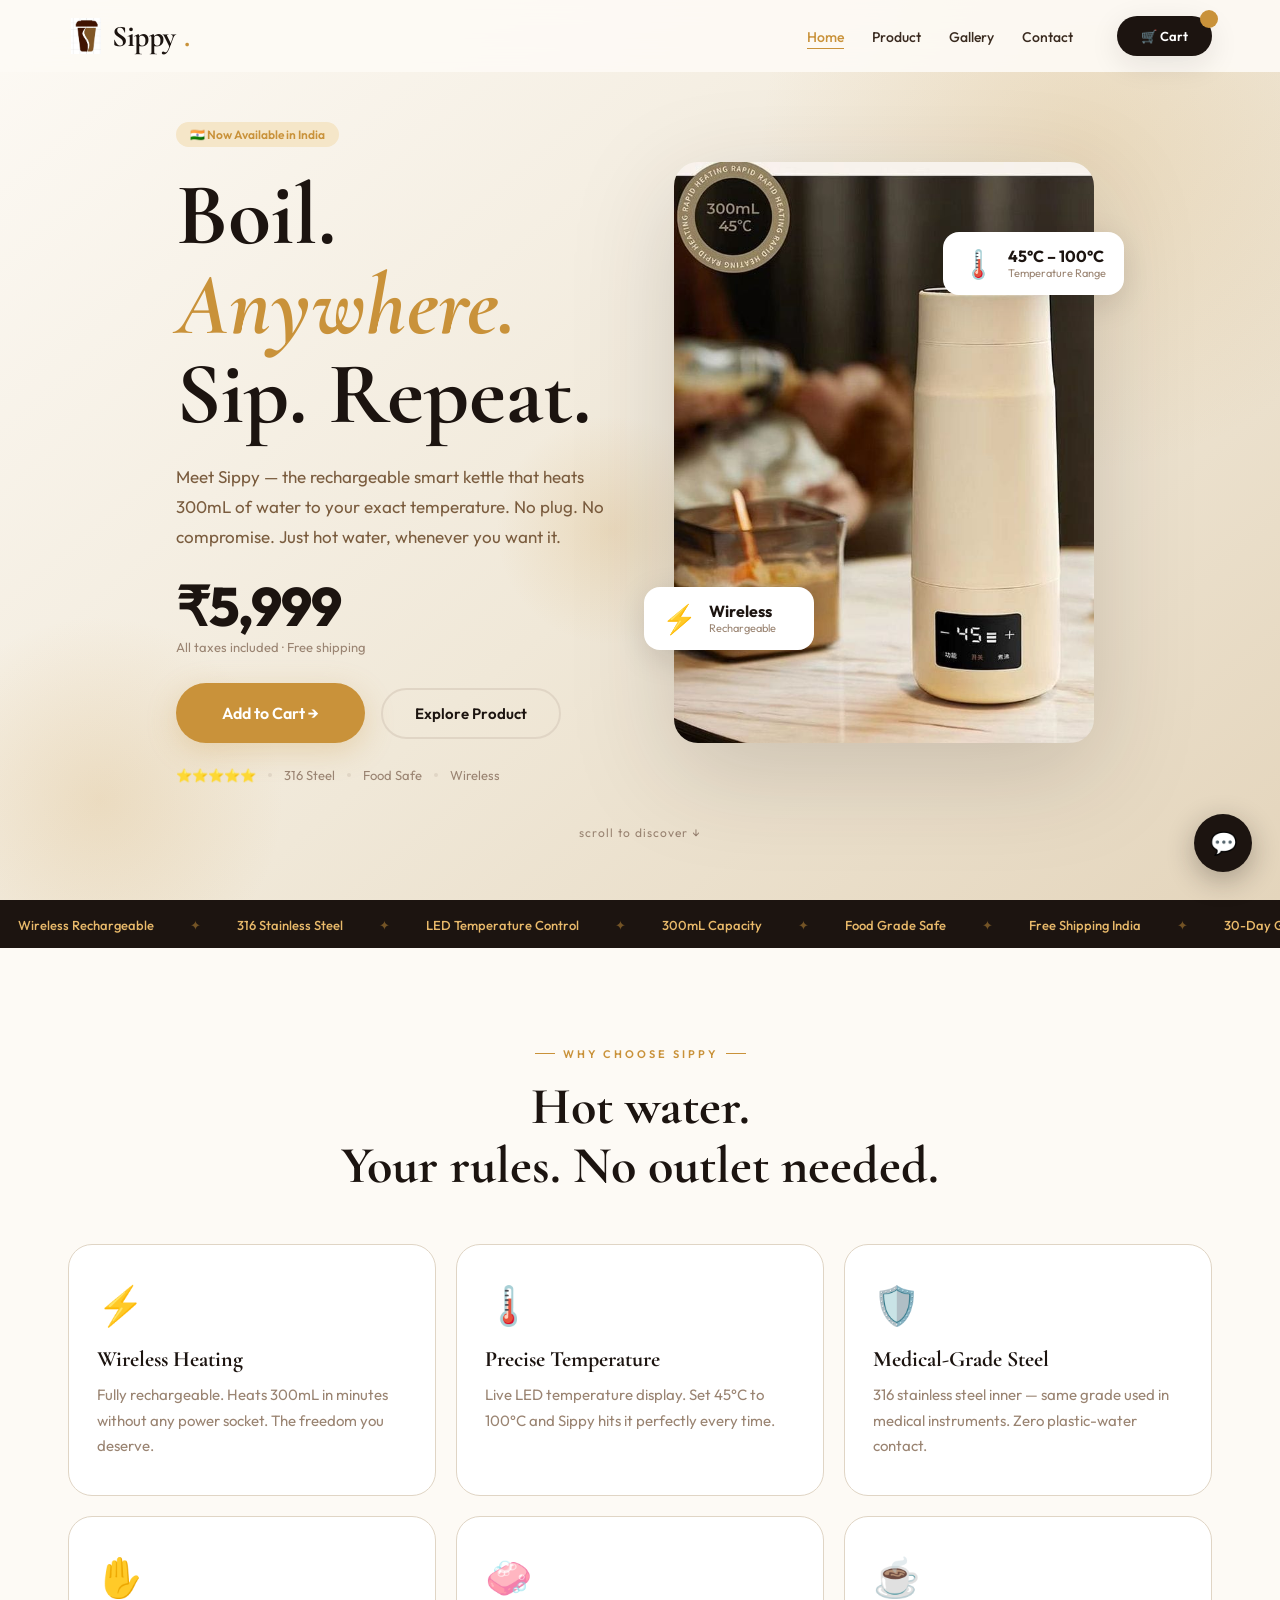
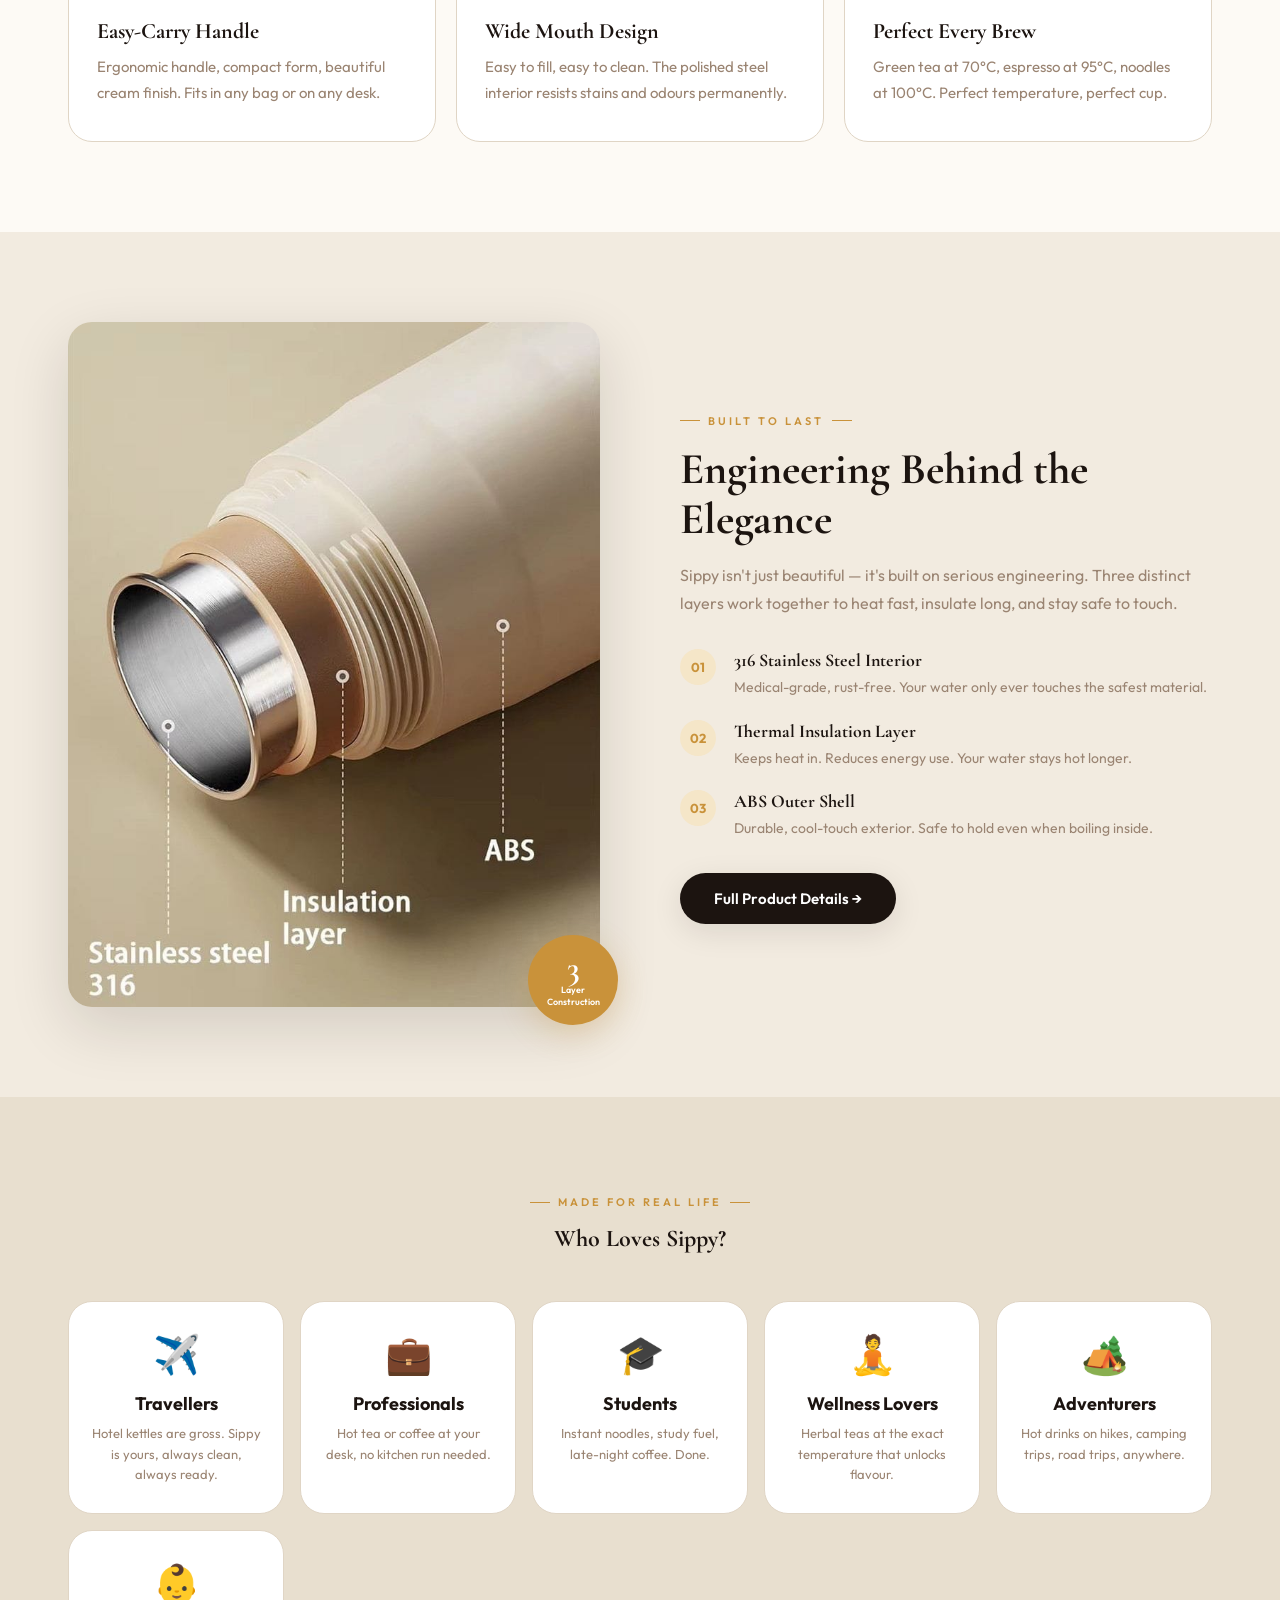
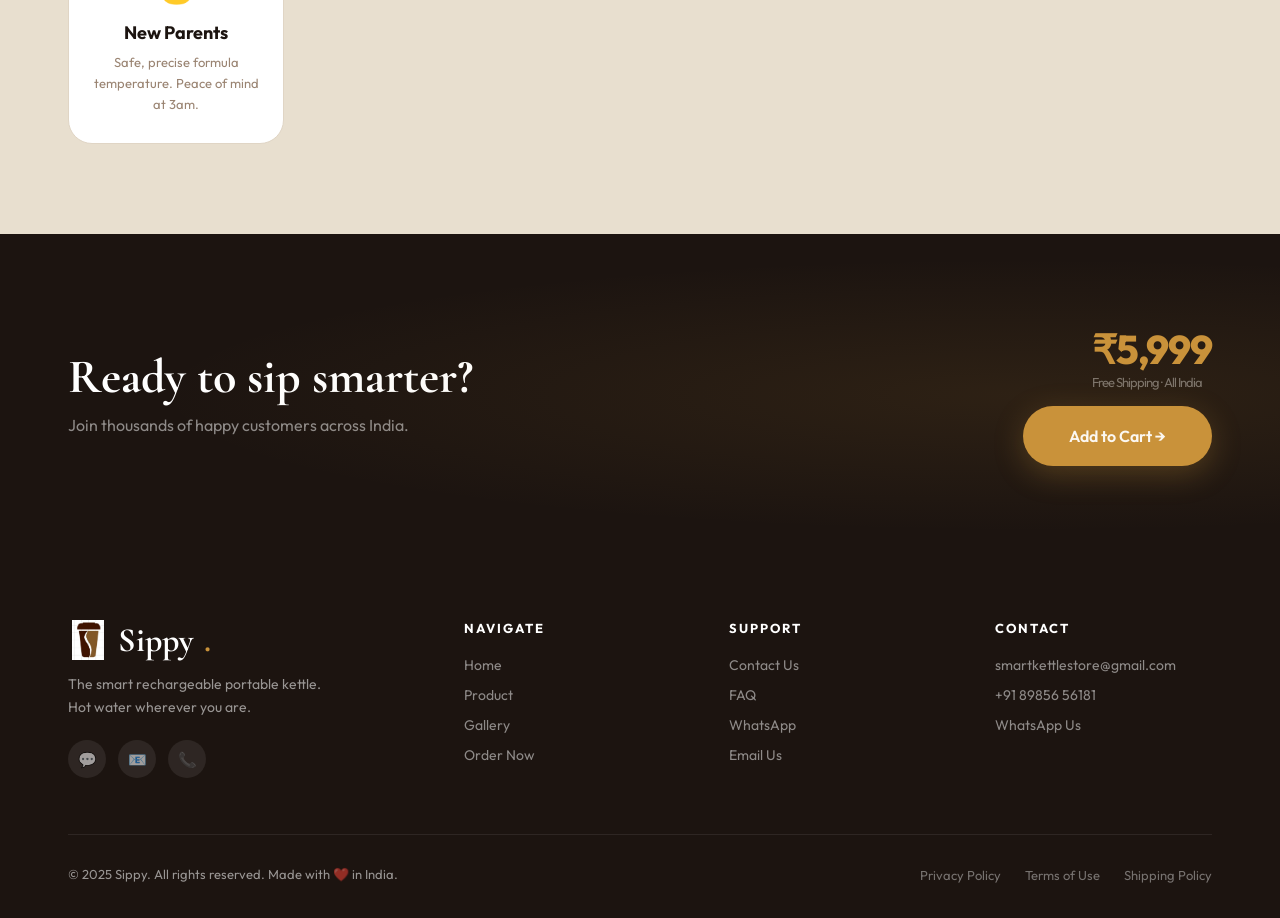
==== sippy_new/index.html @ 0169ab4d "Initial Sippy website upload" ====
<!DOCTYPE html>
<html lang="en">
<head>
  <meta charset="UTF-8" />
  <meta name="viewport" content="width=device-width, initial-scale=1.0" />
  <meta name="base" content="" />
  <title>Sippy — The Smart Portable Kettle | Home</title>
  <meta name="description" content="Sippy is India's smartest rechargeable portable kettle. 316 SS, wireless heating, LED temp control. ₹5,999 free shipping." />
  <link rel="stylesheet" href="css/global.css" />
  <link rel="stylesheet" href="css/home.css" />
</head>
<body>

<script>
  document.addEventListener('DOMContentLoaded', () => {
    injectNav('home');
    // marquee after nav
    const bar = injectMarquee(['Wireless Rechargeable','316 Stainless Steel','LED Temperature Control','300mL Capacity','Food Grade Safe','Free Shipping India','30-Day Guarantee','Rapid Heating']);
    document.querySelector('.hero-section').after(bar);
  });
</script>

<!-- HERO -->
<section class="hero-section">
  <div class="hero-bg">
    <div class="hero-orb orb1"></div>
    <div class="hero-orb orb2"></div>
    <div class="hero-orb orb3"></div>
  </div>
  <div class="container hero-grid">
    <div class="hero-text">
      <div class="badge" style="margin-bottom:24px;">🇮🇳 Now Available in India</div>
      <h1 class="hero-h1">Boil.<br/><em>Anywhere.</em><br/>Sip. Repeat.</h1>
      <p class="hero-p">Meet Sippy — the rechargeable smart kettle that heats 300mL of water to your exact temperature. No plug. No compromise. Just hot water, whenever you want it.</p>
      <div class="hero-price-block">
        <div class="hero-price">₹5,999</div>
        <div class="hero-price-sub">All taxes included · Free shipping</div>
      </div>
      <div class="hero-actions">
        <button onclick="addToCart(1); window.location.href='pages/cart.html';" class="btn btn-gold btn-lg">Add to Cart →</button>
        <a href="pages/product.html" class="btn btn-outline">Explore Product</a>
      </div>
      <div class="hero-trust-strip">
        <span>⭐⭐⭐⭐⭐</span>
        <span class="ht-sep"></span>
        <span>316 Steel</span>
        <span class="ht-sep"></span>
        <span>Food Safe</span>
        <span class="ht-sep"></span>
        <span>Wireless</span>
      </div>
    </div>
    <div class="hero-visual">
      <div class="hero-glow-ring"></div>
      <img src="images/product-main.jpeg" alt="Sippy Smart Portable Kettle" class="hero-product-img" />
      <div class="hero-float-card card-top">
        <span class="fc-icon">🌡️</span>
        <div><div class="fc-val">45°C – 100°C</div><div class="fc-label">Temperature Range</div></div>
      </div>
      <div class="hero-float-card card-bottom">
        <span class="fc-icon">⚡</span>
        <div><div class="fc-val">Wireless</div><div class="fc-label">Rechargeable</div></div>
      </div>
    </div>
  </div>
  <div class="hero-scroll-hint">scroll to discover ↓</div>
</section>

<!-- WHY SIPPY -->
<section class="section why-section">
  <div class="container">
    <div class="text-center reveal">
      <div class="label">Why Choose Sippy</div>
      <h2 style="font-size:clamp(32px,5vw,52px);">Hot water.<br/>Your rules. No outlet needed.</h2>
    </div>
    <div class="why-grid mt-48">
      <div class="why-card reveal" data-delay="0">
        <div class="why-ic">⚡</div>
        <h3>Wireless Heating</h3>
        <p>Fully rechargeable. Heats 300mL in minutes without any power socket. The freedom you deserve.</p>
      </div>
      <div class="why-card reveal" data-delay="80">
        <div class="why-ic">🌡️</div>
        <h3>Precise Temperature</h3>
        <p>Live LED temperature display. Set 45°C to 100°C and Sippy hits it perfectly every time.</p>
      </div>
      <div class="why-card reveal" data-delay="160">
        <div class="why-ic">🛡️</div>
        <h3>Medical-Grade Steel</h3>
        <p>316 stainless steel inner — same grade used in medical instruments. Zero plastic-water contact.</p>
      </div>
      <div class="why-card reveal" data-delay="240">
        <div class="why-ic">✋</div>
        <h3>Easy-Carry Handle</h3>
        <p>Ergonomic handle, compact form, beautiful cream finish. Fits in any bag or on any desk.</p>
      </div>
      <div class="why-card reveal" data-delay="320">
        <div class="why-ic">🧼</div>
        <h3>Wide Mouth Design</h3>
        <p>Easy to fill, easy to clean. The polished steel interior resists stains and odours permanently.</p>
      </div>
      <div class="why-card reveal" data-delay="400">
        <div class="why-ic">☕</div>
        <h3>Perfect Every Brew</h3>
        <p>Green tea at 70°C, espresso at 95°C, noodles at 100°C. Perfect temperature, perfect cup.</p>
      </div>
    </div>
  </div>
</section>

<!-- PRODUCT SNAPSHOT -->
<section class="snapshot-section">
  <div class="container snapshot-grid">
    <div class="snap-img-col reveal">
      <div class="snap-img-wrap">
        <img src="images/product-detail.jpeg" alt="Sippy construction detail" class="snap-main-img" />
        <div class="snap-badge">
          <div class="sb-num">3</div>
          <div class="sb-text">Layer<br/>Construction</div>
        </div>
      </div>
    </div>
    <div class="snap-text-col reveal" data-delay="120">
      <div class="label">Built to Last</div>
      <h2>Engineering Behind the Elegance</h2>
      <p class="mt-16 text-muted">Sippy isn't just beautiful — it's built on serious engineering. Three distinct layers work together to heat fast, insulate long, and stay safe to touch.</p>
      <div class="snap-layers mt-32">
        <div class="snap-layer">
          <div class="sl-num">01</div>
          <div><h4>316 Stainless Steel Interior</h4><p>Medical-grade, rust-free. Your water only ever touches the safest material.</p></div>
        </div>
        <div class="snap-layer">
          <div class="sl-num">02</div>
          <div><h4>Thermal Insulation Layer</h4><p>Keeps heat in. Reduces energy use. Your water stays hot longer.</p></div>
        </div>
        <div class="snap-layer">
          <div class="sl-num">03</div>
          <div><h4>ABS Outer Shell</h4><p>Durable, cool-touch exterior. Safe to hold even when boiling inside.</p></div>
        </div>
      </div>
      <a href="pages/product.html" class="btn btn-primary mt-32">Full Product Details →</a>
    </div>
  </div>
</section>

<!-- USE CASES -->
<section class="section use-section">
  <div class="container">
    <div class="text-center reveal">
      <div class="label">Made for Real Life</div>
      <h2>Who Loves Sippy?</h2>
    </div>
    <div class="use-grid mt-48">
      <div class="use-card reveal" data-delay="0"><span class="use-em">✈️</span><h4>Travellers</h4><p>Hotel kettles are gross. Sippy is yours, always clean, always ready.</p></div>
      <div class="use-card reveal" data-delay="60"><span class="use-em">💼</span><h4>Professionals</h4><p>Hot tea or coffee at your desk, no kitchen run needed.</p></div>
      <div class="use-card reveal" data-delay="120"><span class="use-em">🎓</span><h4>Students</h4><p>Instant noodles, study fuel, late-night coffee. Done.</p></div>
      <div class="use-card reveal" data-delay="180"><span class="use-em">🧘</span><h4>Wellness Lovers</h4><p>Herbal teas at the exact temperature that unlocks flavour.</p></div>
      <div class="use-card reveal" data-delay="240"><span class="use-em">🏕️</span><h4>Adventurers</h4><p>Hot drinks on hikes, camping trips, road trips, anywhere.</p></div>
      <div class="use-card reveal" data-delay="300"><span class="use-em">👶</span><h4>New Parents</h4><p>Safe, precise formula temperature. Peace of mind at 3am.</p></div>
    </div>
  </div>
</section>

<!-- CTA STRIP -->
<section class="cta-strip-section">
  <div class="container cta-strip-inner">
    <div class="cta-strip-text reveal">
      <h2>Ready to sip smarter?</h2>
      <p>Join thousands of happy customers across India.</p>
    </div>
    <div class="cta-strip-actions reveal" data-delay="100">
      <div class="cta-price">₹5,999 <span>Free Shipping · All India</span></div>
      <button onclick="addToCart(1); window.location.href='pages/cart.html';" class="btn btn-gold btn-lg">Add to Cart &rarr;</button>
    </div>
  </div>
</section>

<script src="js/common.js"></script>
</body>
</html>
---- sippy_new/css/global.css ----
/* ============================================================
   SIPPY — Global Styles
   ============================================================ */
@import url('https://fonts.googleapis.com/css2?family=Cormorant+Garamond:ital,wght@0,400;0,600;0,700;1,400;1,700&family=Outfit:wght@300;400;500;600;700&display=swap');

*, *::before, *::after { box-sizing: border-box; margin: 0; padding: 0; }
html { scroll-behavior: smooth; font-size: 16px; }
body {
  font-family: 'Outfit', sans-serif;
  background: #FDFAF5;
  color: #1C1410;
  overflow-x: hidden;
  -webkit-font-smoothing: antialiased;
}
img { display: block; max-width: 100%; }
a { text-decoration: none; }
button, input, textarea, select { font-family: inherit; }

/* ===== CSS VARIABLES ===== */
:root {
  --cream:       #FDFAF5;
  --cream-dark:  #F2EBE0;
  --cream-mid:   #E8DFCF;
  --gold:        #C9923A;
  --gold-light:  #E8B96A;
  --gold-pale:   #F5E6C8;
  --dark:        #1C1410;
  --dark-mid:    #3A2B20;
  --brown:       #7A5C3E;
  --muted:       #9A8472;
  --border:      #E0D5C5;
  --white:       #FFFFFF;
  --green:       #22C55E;
  --red:         #EF4444;
  --radius-sm:   8px;
  --radius-md:   16px;
  --radius-lg:   24px;
  --radius-xl:   32px;
  --shadow-sm:   0 2px 8px rgba(28,20,16,0.06);
  --shadow-md:   0 8px 30px rgba(28,20,16,0.10);
  --shadow-lg:   0 20px 60px rgba(28,20,16,0.14);
  --shadow-gold: 0 8px 30px rgba(201,146,58,0.28);
  --transition:  0.25s ease;
}

/* ===== TYPOGRAPHY ===== */
.display { font-family: 'Cormorant Garamond', serif; }
h1,h2,h3 { font-family: 'Cormorant Garamond', serif; line-height: 1.15; }
p { line-height: 1.75; }

/* ===== LAYOUT ===== */
.container { max-width: 1200px; margin: 0 auto; padding: 0 28px; }
.container-sm { max-width: 800px; margin: 0 auto; padding: 0 28px; }
.section { padding: 90px 0; }
.section-sm { padding: 60px 0; }

/* ===== SECTION LABELS ===== */
.label {
  display: inline-flex; align-items: center; gap: 8px;
  font-size: 11px; font-weight: 600; letter-spacing: 3px;
  text-transform: uppercase; color: var(--gold);
  margin-bottom: 16px;
}
.label::before, .label::after {
  content: ''; display: block;
  width: 20px; height: 1px; background: var(--gold);
}

/* ===== BUTTONS ===== */
.btn {
  display: inline-flex; align-items: center; justify-content: center; gap: 8px;
  padding: 14px 32px; border-radius: 50px;
  font-size: 15px; font-weight: 600; cursor: pointer;
  border: 2px solid transparent; transition: all var(--transition);
  white-space: nowrap;
}
.btn-primary {
  background: var(--dark); color: var(--white);
  box-shadow: var(--shadow-md);
}
.btn-primary:hover { background: var(--gold); transform: translateY(-2px); box-shadow: var(--shadow-gold); }
.btn-gold {
  background: var(--gold); color: var(--white);
  box-shadow: var(--shadow-gold);
}
.btn-gold:hover { background: #B07C2A; transform: translateY(-2px); }
.btn-outline {
  background: transparent; color: var(--dark);
  border-color: var(--border);
}
.btn-outline:hover { border-color: var(--gold); color: var(--gold); }
.btn-ghost {
  background: transparent; color: var(--muted);
  padding: 14px 0;
  border-bottom: 1px solid var(--border);
  border-radius: 0;
}
.btn-ghost:hover { color: var(--gold); border-color: var(--gold); }
.btn-lg { padding: 18px 44px; font-size: 16px; }
.btn-sm { padding: 10px 22px; font-size: 13px; }
.btn:disabled { opacity: 0.55; cursor: not-allowed; transform: none !important; }

/* ===== FORM ELEMENTS ===== */
.form-group { display: flex; flex-direction: column; gap: 6px; }
.form-group label { font-size: 13px; font-weight: 600; color: var(--dark-mid); }
.form-group input,
.form-group select,
.form-group textarea {
  padding: 14px 18px;
  border: 1.5px solid var(--border);
  border-radius: var(--radius-md);
  background: var(--white);
  font-size: 15px; color: var(--dark);
  transition: border-color var(--transition), box-shadow var(--transition);
  outline: none; width: 100%;
}
.form-group input:focus,
.form-group select:focus,
.form-group textarea:focus {
  border-color: var(--gold);
  box-shadow: 0 0 0 3px rgba(201,146,58,0.12);
}
.form-group input::placeholder,
.form-group textarea::placeholder { color: var(--muted); }
.form-row { display: grid; grid-template-columns: 1fr 1fr; gap: 16px; }
@media(max-width:600px){ .form-row { grid-template-columns: 1fr; } }

/* ===== CARDS ===== */
.card {
  background: var(--white); border: 1px solid var(--border);
  border-radius: var(--radius-lg); padding: 32px;
  box-shadow: var(--shadow-sm);
}

/* ===== BADGE ===== */
.badge {
  display: inline-flex; align-items: center; gap: 6px;
  padding: 5px 14px; border-radius: 50px;
  font-size: 12px; font-weight: 600;
  background: var(--gold-pale); color: var(--gold);
}

/* ===== DIVIDER ===== */
.divider { height: 1px; background: var(--border); margin: 24px 0; }

/* ===== ALERTS ===== */
.alert { padding: 16px 20px; border-radius: var(--radius-md); font-size: 14px; font-weight: 500; }
.alert-success { background: #DCFCE7; color: #15803D; border: 1px solid #BBF7D0; }
.alert-error { background: #FEE2E2; color: #DC2626; border: 1px solid #FECACA; }

/* ===== SCROLL REVEAL ===== */
.reveal { opacity: 0; transform: translateY(28px); transition: opacity 0.65s ease, transform 0.65s ease; }
.reveal.in { opacity: 1; transform: none; }

/* ===== NAVBAR ===== */
#nav {
  position: fixed; top: 0; left: 0; right: 0; z-index: 1000;
  height: 72px;
  background: rgba(253,250,245,0.93);
  backdrop-filter: blur(14px);
  border-bottom: 1px solid transparent;
  transition: border-color 0.3s, box-shadow 0.3s;
}
#nav.scrolled {
  border-color: var(--border);
  box-shadow: var(--shadow-sm);
}
.nav-wrap {
  height: 72px; display: flex; align-items: center; gap: 36px;
  max-width: 1200px; margin: 0 auto; padding: 0 28px;
}
.nav-logo {
  font-family: 'Cormorant Garamond', serif;
  font-size: 30px; font-weight: 700; color: var(--dark);
  flex-shrink: 0; letter-spacing: -0.5px;
  display: flex; align-items: center; gap: 8px;
}
.nav-logo-img { width: 36px; height: 36px; object-fit: contain; }
.nav-logo span { color: var(--gold); }
.footer-logo { font-family: 'Cormorant Garamond', serif; font-size: 34px; font-weight: 700; color: var(--white); margin-bottom: 12px; display: flex; align-items: center; gap: 10px; }
.footer-logo-img { width: 40px; height: 40px; object-fit: contain; }
.footer-logo span { color: var(--gold); }
.nav-links {
  display: flex; gap: 28px; list-style: none; margin-left: auto;
}
.nav-links a {
  font-size: 14px; font-weight: 500; color: var(--dark-mid);
  transition: color var(--transition); position: relative;
}
.nav-links a::after {
  content: ''; position: absolute; bottom: -3px; left: 0; right: 0; height: 1.5px;
  background: var(--gold); transform: scaleX(0); transform-origin: left;
  transition: transform var(--transition);
}
.nav-links a:hover, .nav-links a.active { color: var(--gold); }
.nav-links a:hover::after, .nav-links a.active::after { transform: scaleX(1); }
.nav-cta { margin-left: 8px; }
.nav-burger { display: none; background: none; border: none; cursor: pointer; color: var(--dark); font-size: 22px; }
.nav-mobile { display: none; flex-direction: column; background: var(--cream); border-top: 1px solid var(--border); padding: 16px 28px; gap: 0; }
.nav-mobile a { padding: 14px 0; font-size: 15px; font-weight: 500; color: var(--dark-mid); border-bottom: 1px solid var(--border); }
.nav-mobile a:last-child { border: none; }
.nav-mobile a:hover { color: var(--gold); }
.nav-mobile.open { display: flex; }
@media(max-width:768px){
  .nav-links, .nav-cta { display: none; }
  .nav-burger { display: block; margin-left: auto; }
}

/* ===== FOOTER ===== */
.footer { background: var(--dark); color: rgba(255,255,255,0.55); padding: 64px 0 32px; }
.footer-grid { display: grid; grid-template-columns: 1.6fr 1fr 1fr 1fr; gap: 48px; margin-bottom: 56px; }
.footer-logo-old-placeholder {}
.footer-tagline { font-size: 14px; line-height: 1.7; margin-bottom: 20px; max-width: 260px; }
.footer-social { display: flex; gap: 12px; }
.footer-social a {
  width: 38px; height: 38px; border-radius: 50%;
  background: rgba(255,255,255,0.08);
  display: flex; align-items: center; justify-content: center;
  font-size: 15px; transition: background var(--transition), color var(--transition);
  color: rgba(255,255,255,0.55);
}
.footer-social a:hover { background: var(--gold); color: white; }
.footer-col h4 { font-size: 13px; font-weight: 700; letter-spacing: 2px; text-transform: uppercase; color: var(--white); margin-bottom: 18px; }
.footer-col ul { list-style: none; display: flex; flex-direction: column; gap: 10px; }
.footer-col ul li a { font-size: 14px; color: rgba(255,255,255,0.5); transition: color var(--transition); }
.footer-col ul li a:hover { color: var(--gold); }
.footer-bottom { border-top: 1px solid rgba(255,255,255,0.08); padding-top: 28px; display: flex; justify-content: space-between; align-items: center; flex-wrap: wrap; gap: 12px; }
.footer-copy { font-size: 13px; }
.footer-bottom-links { display: flex; gap: 24px; }
.footer-bottom-links a { font-size: 13px; color: rgba(255,255,255,0.4); transition: color var(--transition); }
.footer-bottom-links a:hover { color: var(--gold); }
@media(max-width:900px){ .footer-grid { grid-template-columns: 1fr 1fr; gap: 36px; } }
@media(max-width:540px){ .footer-grid { grid-template-columns: 1fr; } .footer-bottom { flex-direction: column; text-align: center; } }

/* ===== CHATBOT ===== */
.chat-fab {
  position: fixed; bottom: 28px; right: 28px; z-index: 9000;
  width: 58px; height: 58px; border-radius: 50%;
  background: var(--dark); color: white;
  display: flex; align-items: center; justify-content: center;
  font-size: 22px; cursor: pointer; border: none;
  box-shadow: 0 8px 28px rgba(28,20,16,0.3);
  transition: transform var(--transition), background var(--transition);
  animation: chatPop 2s ease-in-out infinite;
}
.chat-fab:hover { background: var(--gold); transform: scale(1.08); animation: none; }
@keyframes chatPop { 0%,100%{box-shadow:0 8px 28px rgba(28,20,16,0.3);} 50%{box-shadow:0 8px 44px rgba(201,146,58,0.45);} }
.chat-window {
  position: fixed; bottom: 100px; right: 28px; z-index: 9000;
  width: 350px;
  background: white;
  border-radius: 24px;
  box-shadow: 0 24px 70px rgba(28,20,16,0.18);
  overflow: hidden;
  display: none; flex-direction: column;
  animation: chatSlideIn 0.3s ease;
}
.chat-window.open { display: flex; }
@keyframes chatSlideIn { from{opacity:0;transform:translateY(16px) scale(0.96);} to{opacity:1;transform:none;} }
.chat-head { background: var(--dark); padding: 18px 20px; display: flex; align-items: center; gap: 12px; }
.chat-av { width: 40px; height: 40px; border-radius: 50%; background: var(--gold); display:flex;align-items:center;justify-content:center; font-weight: 700; color: var(--dark); font-size: 17px; flex-shrink:0; }
.chat-name { font-weight: 700; color: white; font-size: 15px; }
.chat-online { font-size: 11px; color: #4ADE80; }
.chat-close { margin-left: auto; background: none; border: none; color: rgba(255,255,255,0.4); cursor: pointer; font-size: 18px; }
.chat-msgs { flex: 1; padding: 16px; overflow-y: auto; max-height: 280px; display: flex; flex-direction: column; gap: 10px; background: #F9F6F1; }
.bot-msg, .user-msg {
  max-width: 84%; padding: 10px 14px;
  font-size: 14px; line-height: 1.55; border-radius: 18px;
}
.bot-msg { background: white; border: 1px solid var(--border); border-radius: 18px 18px 18px 4px; align-self: flex-start; }
.user-msg { background: var(--dark); color: white; border-radius: 18px 18px 4px 18px; align-self: flex-end; }
.qr-wrap { display: flex; flex-wrap: wrap; gap: 6px; margin-top: 6px; }
.qr-btn {
  padding: 6px 12px; border-radius: 20px;
  background: white; border: 1px solid var(--border);
  font-size: 12px; font-family: inherit; cursor: pointer;
  transition: all var(--transition);
}
.qr-btn:hover { background: var(--gold); border-color: var(--gold); color: white; }
.chat-input-row { display: flex; gap: 8px; padding: 12px 14px; background: white; border-top: 1px solid var(--border); }
.chat-input-row input { flex:1; padding:10px 14px; border:1.5px solid var(--border); border-radius:20px; font-size:14px; outline:none; }
.chat-input-row input:focus { border-color: var(--gold); }
.chat-send { width:38px;height:38px;border-radius:50%;background:var(--dark);color:white;border:none;cursor:pointer;font-size:14px;transition:background var(--transition); }
.chat-send:hover { background: var(--gold); }
@media(max-width:480px){ .chat-window { width: calc(100vw - 32px); right: 16px; } }

/* ===== PAGE HEADER (inner pages) ===== */
.page-hero {
  background: linear-gradient(135deg, var(--dark) 0%, var(--dark-mid) 100%);
  padding: 130px 0 70px;
  text-align: center; color: white;
  position: relative; overflow: hidden;
}
.page-hero::before {
  content: ''; position: absolute; inset: 0;
  background: radial-gradient(ellipse at 70% 50%, rgba(201,146,58,0.12), transparent 60%);
  pointer-events: none;
}
.page-hero .label { justify-content: center; }
.page-hero h1 { font-size: clamp(38px,6vw,64px); color: white; margin-bottom: 16px; }
.page-hero p { font-size: 17px; color: rgba(255,255,255,0.65); max-width: 520px; margin: 0 auto; }

/* ===== TOAST ===== */
.toast {
  position: fixed; top: 90px; right: 24px; z-index: 9999;
  padding: 14px 22px; border-radius: 12px;
  font-size: 14px; font-weight: 600;
  background: var(--dark); color: white;
  box-shadow: var(--shadow-md);
  animation: toastIn 0.3s ease;
  display: none;
}
.toast.show { display: block; }
.toast.success { background: #15803D; }
.toast.error { background: var(--red); }
@keyframes toastIn { from{opacity:0;transform:translateX(30px);} to{opacity:1;transform:none;} }

/* ===== MARQUEE ===== */
.marquee-bar { background: var(--dark); padding: 14px 0; overflow: hidden; white-space: nowrap; }
.marquee-track { display: inline-flex; animation: marquee 28s linear infinite; }
.marquee-track span { padding: 0 18px; font-size: 13px; font-weight: 500; color: var(--gold-light); }
.marquee-track .dot { color: var(--gold); opacity: 0.5; }
@keyframes marquee { from{transform:translateX(0);} to{transform:translateX(-50%);} }

/* ===== BREADCRUMB ===== */
.breadcrumb { display: flex; align-items: center; gap: 8px; font-size: 13px; color: var(--muted); margin-bottom: 32px; }
.breadcrumb a { color: var(--muted); transition: color var(--transition); }
.breadcrumb a:hover { color: var(--gold); }
.breadcrumb span { color: var(--dark); font-weight: 500; }

/* ===== UTILS ===== */
.text-center { text-align: center; }
.text-muted { color: var(--muted); }
.mt-8 { margin-top: 8px; }
.mt-16 { margin-top: 16px; }
.mt-24 { margin-top: 24px; }
.mt-32 { margin-top: 32px; }
.mt-48 { margin-top: 48px; }
.gap-8 { gap: 8px; }
.flex { display: flex; }
.flex-col { flex-direction: column; }
.items-center { align-items: center; }
.justify-between { justify-content: space-between; }
.w-full { width: 100%; }
---- sippy_new/css/home.css ----
/* ===== HOME PAGE ===== */

/* HERO */
.hero-section {
  min-height: 100vh; padding: 100px 0 60px;
  background: linear-gradient(140deg, #FDFAF5 0%, #F0E8D8 55%, #E4D5BC 100%);
  position: relative; overflow: hidden; display: flex; flex-direction: column;
}
.hero-bg { position: absolute; inset: 0; pointer-events: none; }
.hero-orb {
  position: absolute; border-radius: 50%;
  background: radial-gradient(circle, rgba(201,146,58,0.18), transparent 65%);
}
.orb1 { width: 700px; height: 700px; top: -200px; right: -150px; animation: orbFloat 9s ease-in-out infinite; }
.orb2 { width: 400px; height: 400px; bottom: -100px; left: -100px; animation: orbFloat 11s ease-in-out infinite reverse; }
.orb3 { width: 250px; height: 250px; top: 45%; left: 38%; animation: orbFloat 7s ease-in-out infinite 1.5s; }
@keyframes orbFloat { 0%,100%{transform:translateY(0) scale(1);} 50%{transform:translateY(-25px) scale(1.04);} }

.hero-grid {
  display: grid; grid-template-columns: 1fr 1fr;
  gap: 48px; align-items: center; flex: 1;
}
.hero-h1 {
  font-size: clamp(52px, 7vw, 88px);
  font-weight: 700; line-height: 1.02;
  color: var(--dark);
  animation: hFade 0.7s ease both;
}
.hero-h1 em { color: var(--gold); font-style: italic; }
.hero-p {
  margin-top: 22px; font-size: 17px; line-height: 1.75;
  color: var(--brown); max-width: 440px;
  animation: hFade 0.7s 0.12s ease both;
}
.hero-price-block { margin-top: 28px; animation: hFade 0.7s 0.22s ease both; }
.hero-price {
  font-family: 'Outfit', sans-serif;
  font-size: 54px; font-weight: 800;
  color: var(--dark); line-height: 1;
  letter-spacing: -1px;
}
.hero-price-sub { font-size: 13px; color: var(--muted); margin-top: 6px; letter-spacing: 0; }
.hero-actions { display: flex; gap: 16px; align-items: center; margin-top: 28px; flex-wrap: wrap; animation: hFade 0.7s 0.3s ease both; }
.hero-trust-strip {
  display: flex; align-items: center; gap: 12px; flex-wrap: wrap;
  font-size: 13px; color: var(--muted); margin-top: 24px;
  animation: hFade 0.7s 0.4s ease both;
}
.ht-sep { width: 4px; height: 4px; border-radius: 50%; background: var(--border); flex-shrink: 0; }

.hero-visual {
  position: relative; display: flex; justify-content: center;
  animation: hUp 0.9s 0.1s ease both;
}
.hero-glow-ring {
  position: absolute; width: 420px; height: 420px; border-radius: 50%;
  background: radial-gradient(circle, rgba(201,146,58,0.22), transparent 68%);
  top: 50%; left: 50%; transform: translate(-50%,-50%);
  animation: glowPulse 4s ease-in-out infinite;
}
@keyframes glowPulse { 0%,100%{opacity:0.75;transform:translate(-50%,-50%) scale(1);} 50%{opacity:1;transform:translate(-50%,-50%) scale(1.08);} }
.hero-product-img {
  width: 100%; max-width: 420px; border-radius: 24px;
  position: relative; z-index: 1;
  filter: drop-shadow(0 28px 50px rgba(28,20,16,0.16));
  animation: imgFloat 5s ease-in-out infinite;
}
@keyframes imgFloat { 0%,100%{transform:translateY(0);} 50%{transform:translateY(-14px);} }
.hero-float-card {
  position: absolute; z-index: 2; background: white;
  border-radius: 16px; padding: 14px 18px;
  display: flex; align-items: center; gap: 12px;
  box-shadow: 0 8px 32px rgba(28,20,16,0.12);
  min-width: 170px;
}
.fc-icon { font-size: 28px; }
.fc-val { font-weight: 700; font-size: 16px; color: var(--dark); }
.fc-label { font-size: 11px; color: var(--muted); }
.card-top { top: 12%; right: -20px; animation: fc1 3.5s ease-in-out infinite; }
.card-bottom { bottom: 16%; left: -20px; animation: fc2 4s ease-in-out infinite; }
@keyframes fc1 { 0%,100%{transform:translateY(0);} 50%{transform:translateY(-8px);} }
@keyframes fc2 { 0%,100%{transform:translateY(0);} 50%{transform:translateY(8px);} }

.hero-scroll-hint { text-align: center; padding: 20px 0 0; font-size: 12px; color: var(--muted); letter-spacing: 1px; animation: bounce 2.5s ease-in-out infinite; }
@keyframes bounce { 0%,100%{transform:translateY(0);} 50%{transform:translateY(7px);} }
@keyframes hFade { from{opacity:0;transform:translateY(-18px);} to{opacity:1;transform:none;} }
@keyframes hUp { from{opacity:0;transform:translateY(28px);} to{opacity:1;transform:none;} }

@media(max-width:768px) {
  .hero-grid { grid-template-columns: 1fr; text-align: center; }
  .hero-text { display: flex; flex-direction: column; align-items: center; }
  .hero-actions { justify-content: center; }
  .hero-trust-strip { justify-content: center; }
  .card-top { right: 0; top: 5%; }
  .card-bottom { left: 0; bottom: 5%; }
}

/* WHY SECTION */
.why-section { background: var(--cream); }
.why-grid { display: grid; grid-template-columns: repeat(auto-fit,minmax(280px,1fr)); gap: 20px; }
.why-card {
  background: var(--white); border: 1px solid var(--border);
  border-radius: var(--radius-lg); padding: 36px 28px;
  transition: transform var(--transition), box-shadow var(--transition);
}
.why-card:hover { transform: translateY(-5px); box-shadow: var(--shadow-md); }
.why-ic { font-size: 38px; margin-bottom: 18px; }
.why-card h3 { font-size: 22px; margin-bottom: 10px; }
.why-card p { font-size: 15px; color: var(--muted); line-height: 1.7; }

/* SNAPSHOT */
.snapshot-section { padding: 90px 0; background: var(--cream-dark); }
.snapshot-grid { display: grid; grid-template-columns: 1fr 1fr; gap: 80px; align-items: center; }
.snap-img-wrap { position: relative; }
.snap-main-img { width: 100%; border-radius: var(--radius-lg); box-shadow: var(--shadow-lg); }
.snap-badge {
  position: absolute; bottom: -18px; right: -18px;
  width: 90px; height: 90px; background: var(--gold); border-radius: 50%;
  display: flex; flex-direction: column; align-items: center; justify-content: center;
  color: white; box-shadow: var(--shadow-gold);
}
.sb-num { font-family: 'Cormorant Garamond', serif; font-size: 32px; font-weight: 700; line-height: 1; }
.sb-text { font-size: 9px; font-weight: 600; text-align: center; line-height: 1.3; }
.snap-text-col h2 { font-size: clamp(28px,4vw,44px); }
.snap-layers { display: flex; flex-direction: column; gap: 20px; }
.snap-layer { display: flex; gap: 18px; align-items: flex-start; }
.sl-num {
  flex-shrink: 0; width: 36px; height: 36px; border-radius: 50%;
  background: var(--gold-pale); color: var(--gold); font-weight: 700;
  font-size: 13px; display: flex; align-items: center; justify-content: center;
}
.snap-layer h4 { font-family: 'Cormorant Garamond', serif; font-size: 18px; margin-bottom: 4px; }
.snap-layer p { font-size: 14px; color: var(--muted); }
@media(max-width:768px){ .snapshot-grid { grid-template-columns: 1fr; } }

/* USE CASES */
.use-section { background: var(--cream-mid); }
.use-grid { display: grid; grid-template-columns: repeat(auto-fit,minmax(180px,1fr)); gap: 16px; }
.use-card {
  background: var(--white); border-radius: var(--radius-lg);
  padding: 28px 20px; text-align: center;
  border: 1px solid var(--border);
  transition: transform var(--transition), box-shadow var(--transition);
}
.use-card:hover { transform: translateY(-5px); box-shadow: var(--shadow-md); }
.use-em { font-size: 38px; display: block; margin-bottom: 14px; }
.use-card h4 { font-size: 18px; margin-bottom: 8px; }
.use-card p { font-size: 13px; color: var(--muted); line-height: 1.6; }

/* CTA STRIP */
.cta-strip-section {
  padding: 90px 0;
  background: var(--dark);
  position: relative; overflow: hidden;
}
.cta-strip-section::before {
  content: ''; position: absolute; inset: 0;
  background: radial-gradient(ellipse at 80% 50%, rgba(201,146,58,0.1), transparent 60%);
  pointer-events: none;
}
.cta-strip-inner { display: flex; justify-content: space-between; align-items: center; gap: 40px; flex-wrap: wrap; }
.cta-strip-text h2 { font-size: clamp(28px,4vw,48px); color: var(--white); }
.cta-strip-text p { color: rgba(255,255,255,0.5); font-size: 16px; margin-top: 6px; }
.cta-price { font-family: 'Outfit', sans-serif; font-size: 40px; font-weight: 800; color: var(--gold); margin-bottom: 16px; letter-spacing: -1px; }
.cta-price span { display: block; font-size: 13px; color: rgba(255,255,255,0.4); font-family: 'Outfit', sans-serif; font-weight: 400; }
.cta-strip-actions { display: flex; flex-direction: column; align-items: flex-end; }
@media(max-width:640px){ .cta-strip-inner { flex-direction: column; text-align: center; } .cta-strip-actions { align-items: center; } }
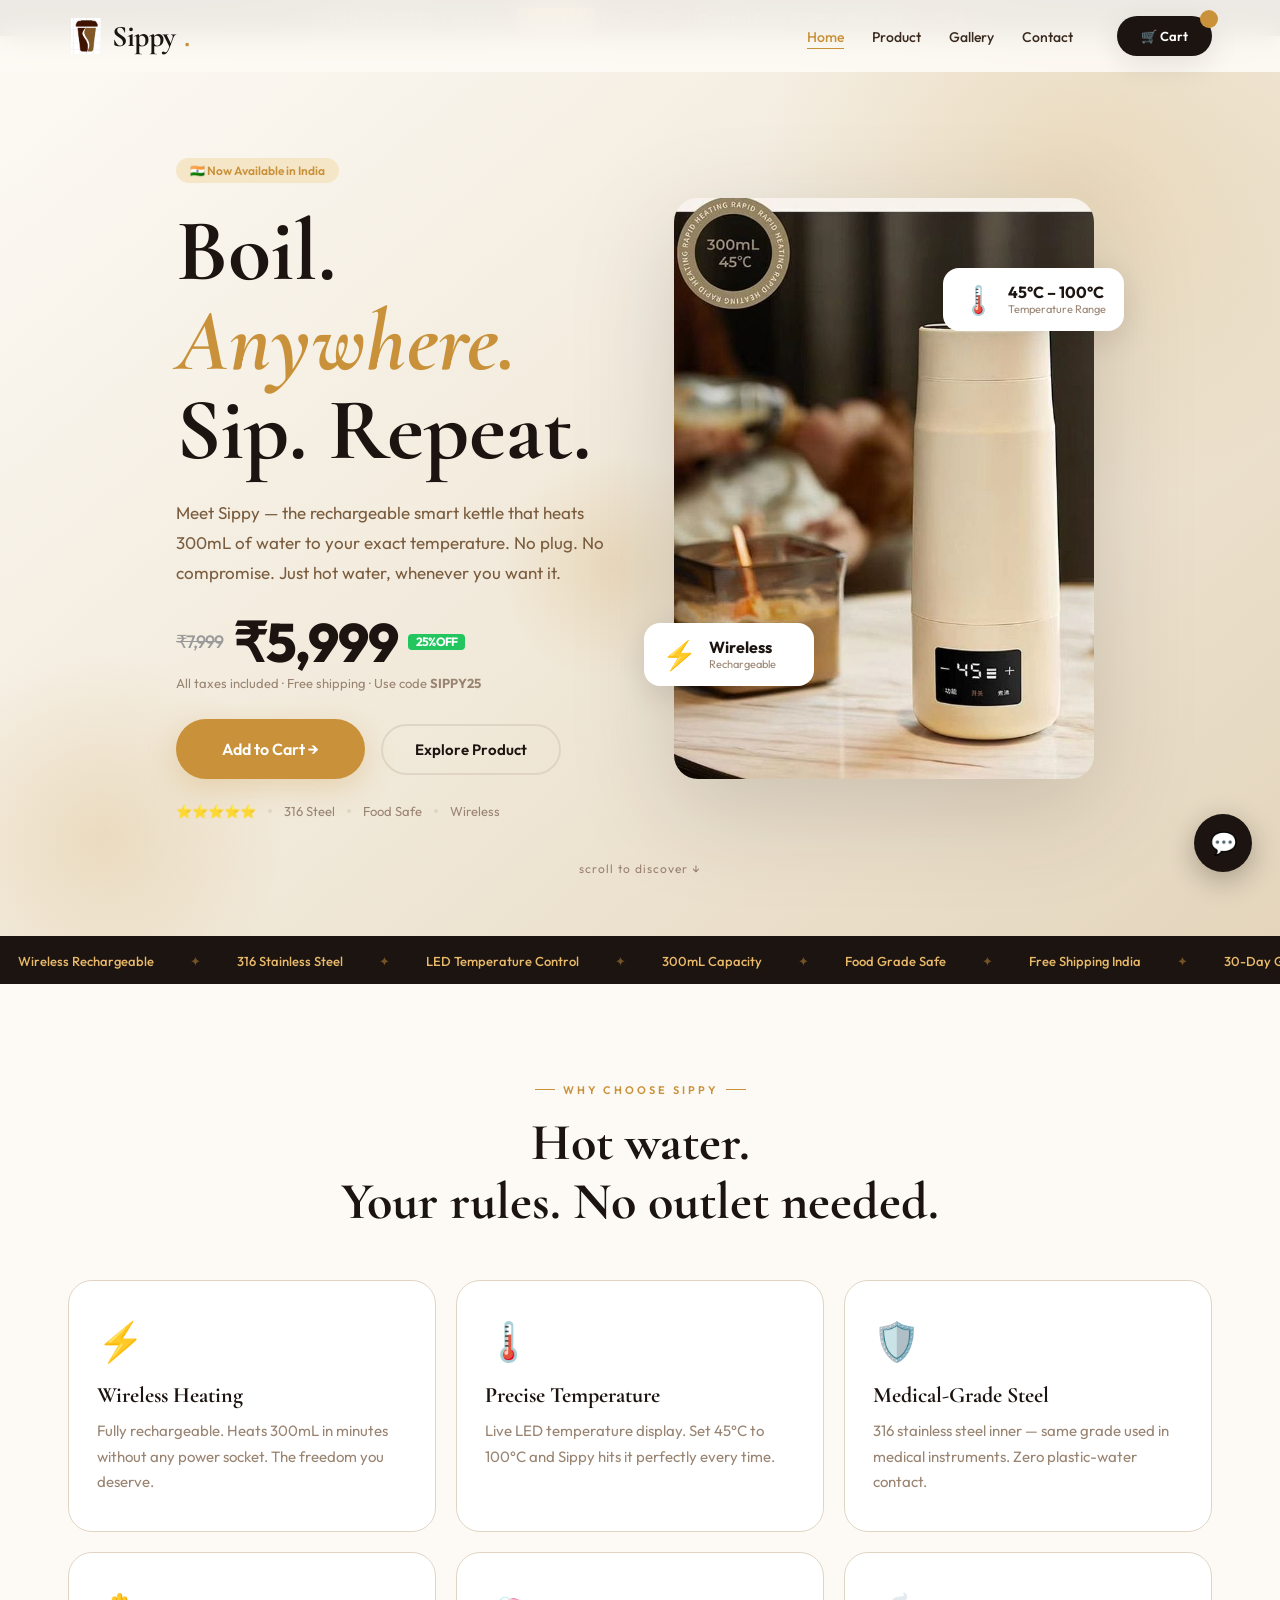
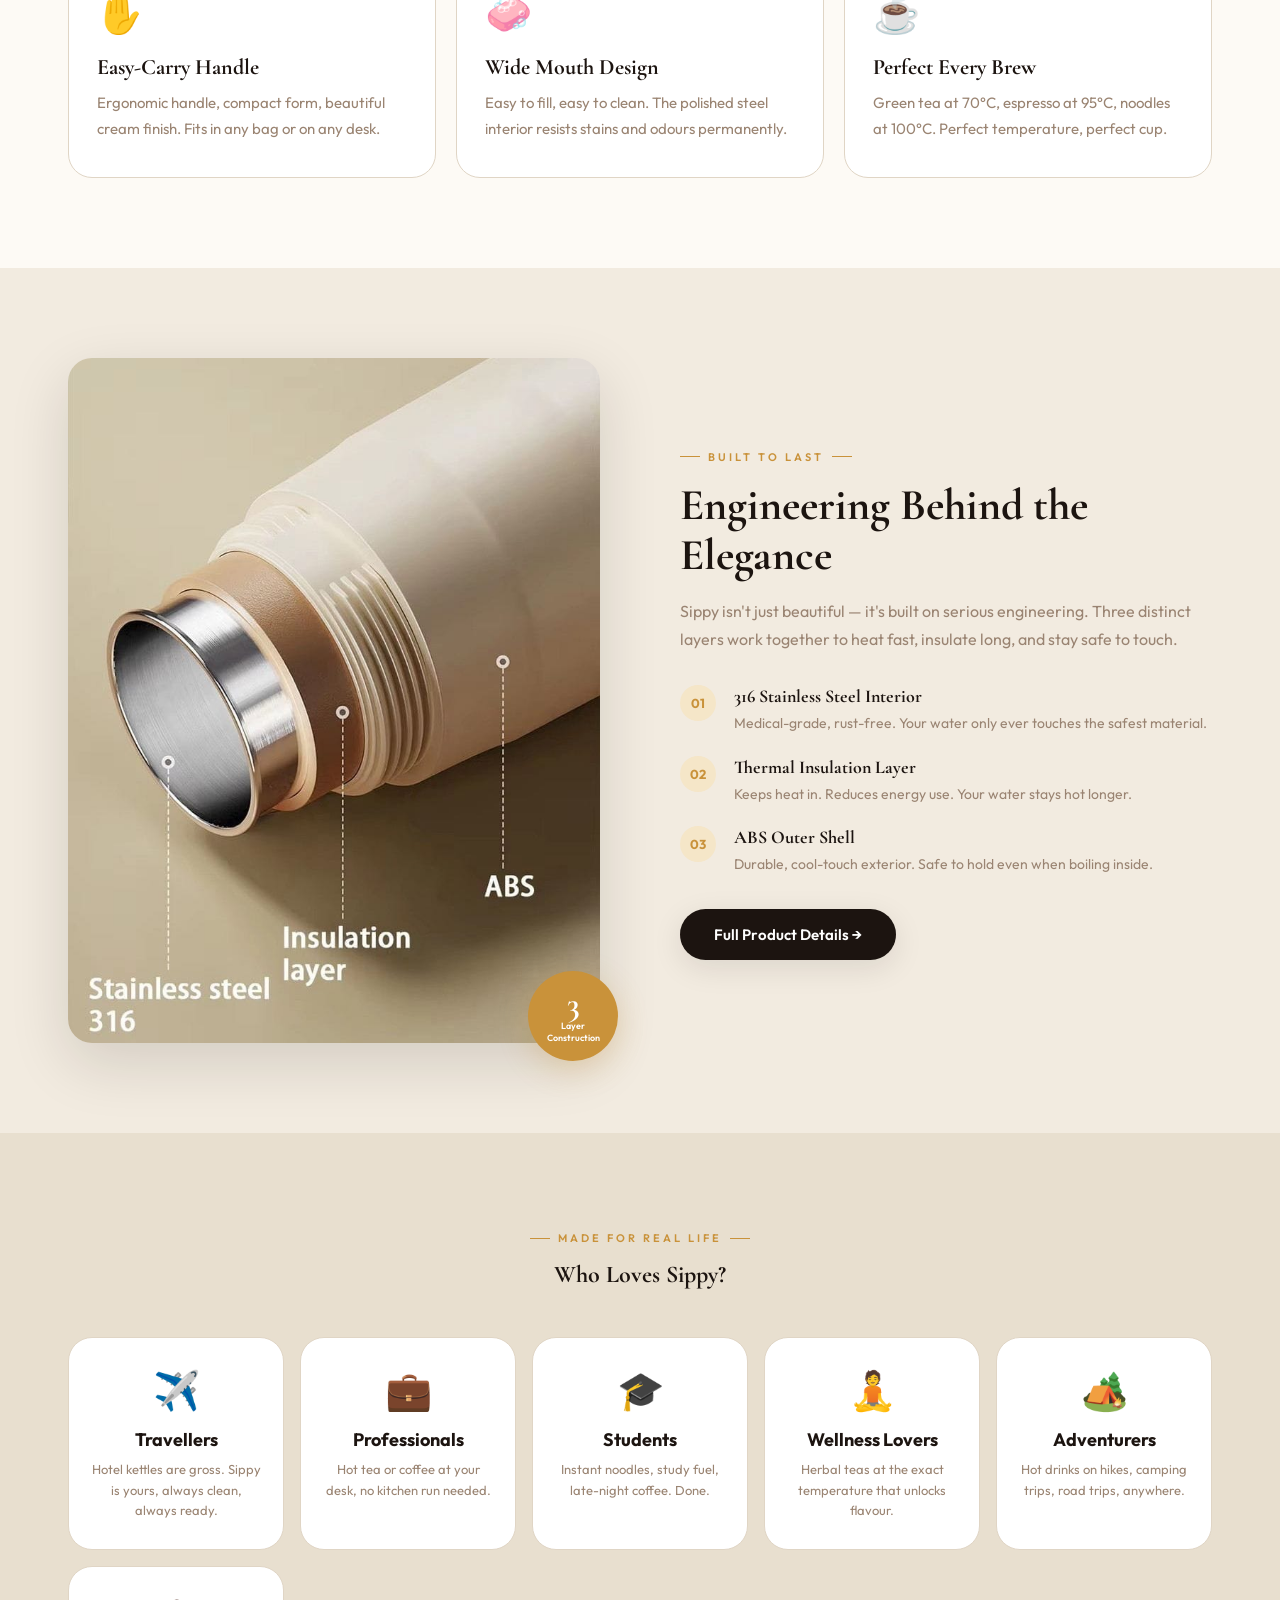
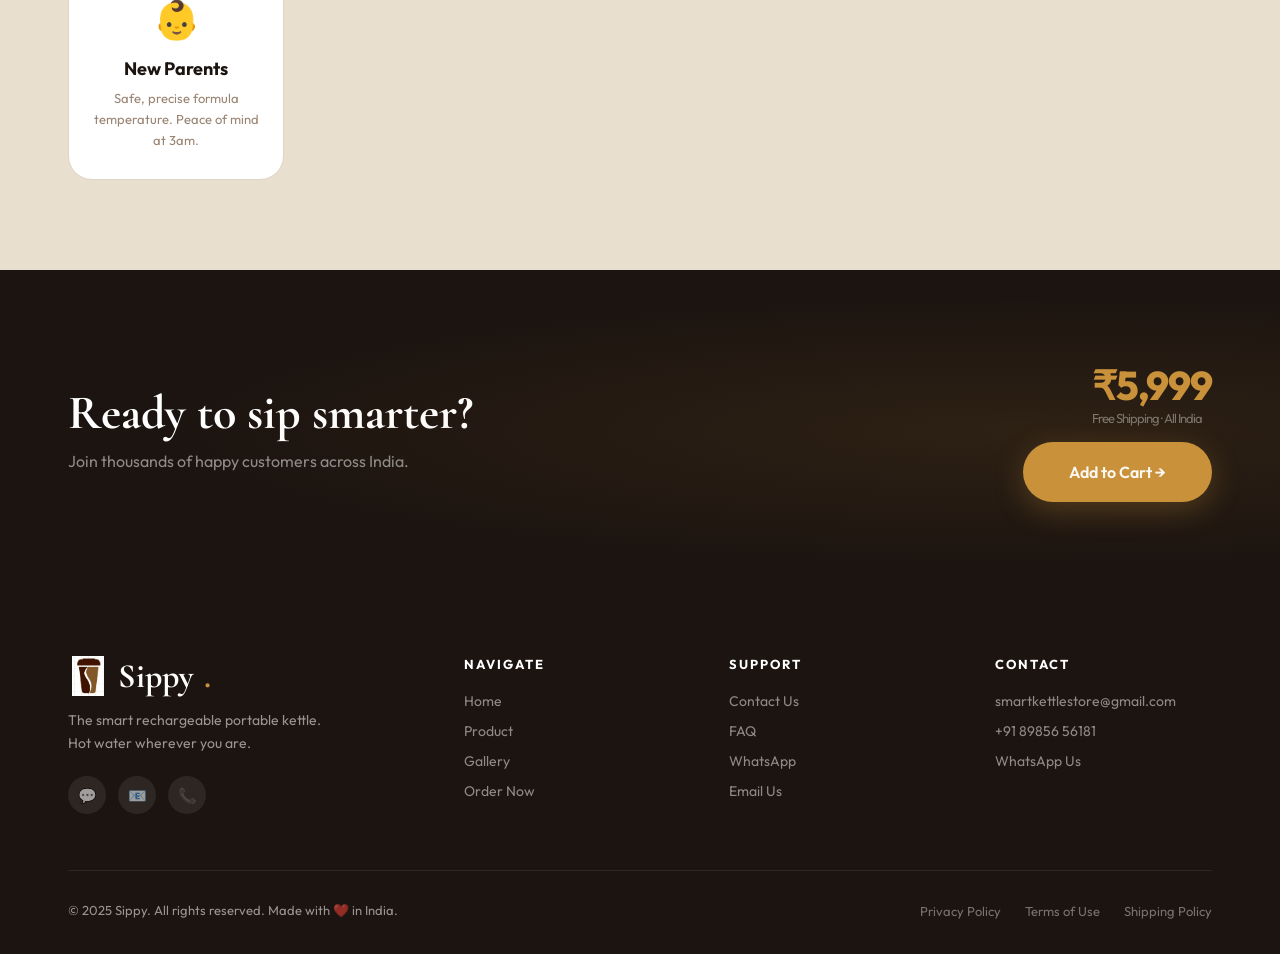
==== commit 3f34073a: "Update index.html" ====
--- a/sippy_new/index.html
+++ b/sippy_new/index.html
@@ -6,8 +6,17 @@
   <meta name="base" content="" />
   <title>Sippy — The Smart Portable Kettle | Home</title>
   <meta name="description" content="Sippy is India's smartest rechargeable portable kettle. 316 SS, wireless heating, LED temp control. ₹5,999 free shipping." />
+  <meta name="google-site-verification" content="b8wxN43hq0NKVbzL13FrC91d0-30bdpTyKOSPppcHVw" />
   <link rel="stylesheet" href="css/global.css" />
   <link rel="stylesheet" href="css/home.css" />
+  <!-- Google Analytics -->
+<script async src="https://www.googletagmanager.com/gtag/js?id=G-D88G42HS1W"></script>
+<script>
+  window.dataLayer = window.dataLayer || [];
+  function gtag(){dataLayer.push(arguments);}
+  gtag('js', new Date());
+  gtag('config', 'G-D88G42HS1W');
+</script>
 </head>
 <body>
 
@@ -33,8 +42,12 @@
       <h1 class="hero-h1">Boil.<br/><em>Anywhere.</em><br/>Sip. Repeat.</h1>
       <p class="hero-p">Meet Sippy — the rechargeable smart kettle that heats 300mL of water to your exact temperature. No plug. No compromise. Just hot water, whenever you want it.</p>
       <div class="hero-price-block">
-        <div class="hero-price">₹5,999</div>
-        <div class="hero-price-sub">All taxes included · Free shipping</div>
+        <div class="hero-price" style="display:flex;align-items:center;gap:10px;flex-wrap:wrap;">
+  <span style="font-size:18px;color:#999;text-decoration:line-through;font-weight:500;">₹7,999</span>
+  ₹5,999
+  <span style="background:#22C55E;color:#fff;font-size:12px;font-weight:700;padding:2px 8px;border-radius:4px;">25% OFF</span>
+</div>
+<div class="hero-price-sub">All taxes included · Free shipping · Use code <strong>SIPPY25</strong></div>
       </div>
       <div class="hero-actions">
         <button onclick="addToCart(1); window.location.href='pages/cart.html';" class="btn btn-gold btn-lg">Add to Cart →</button>
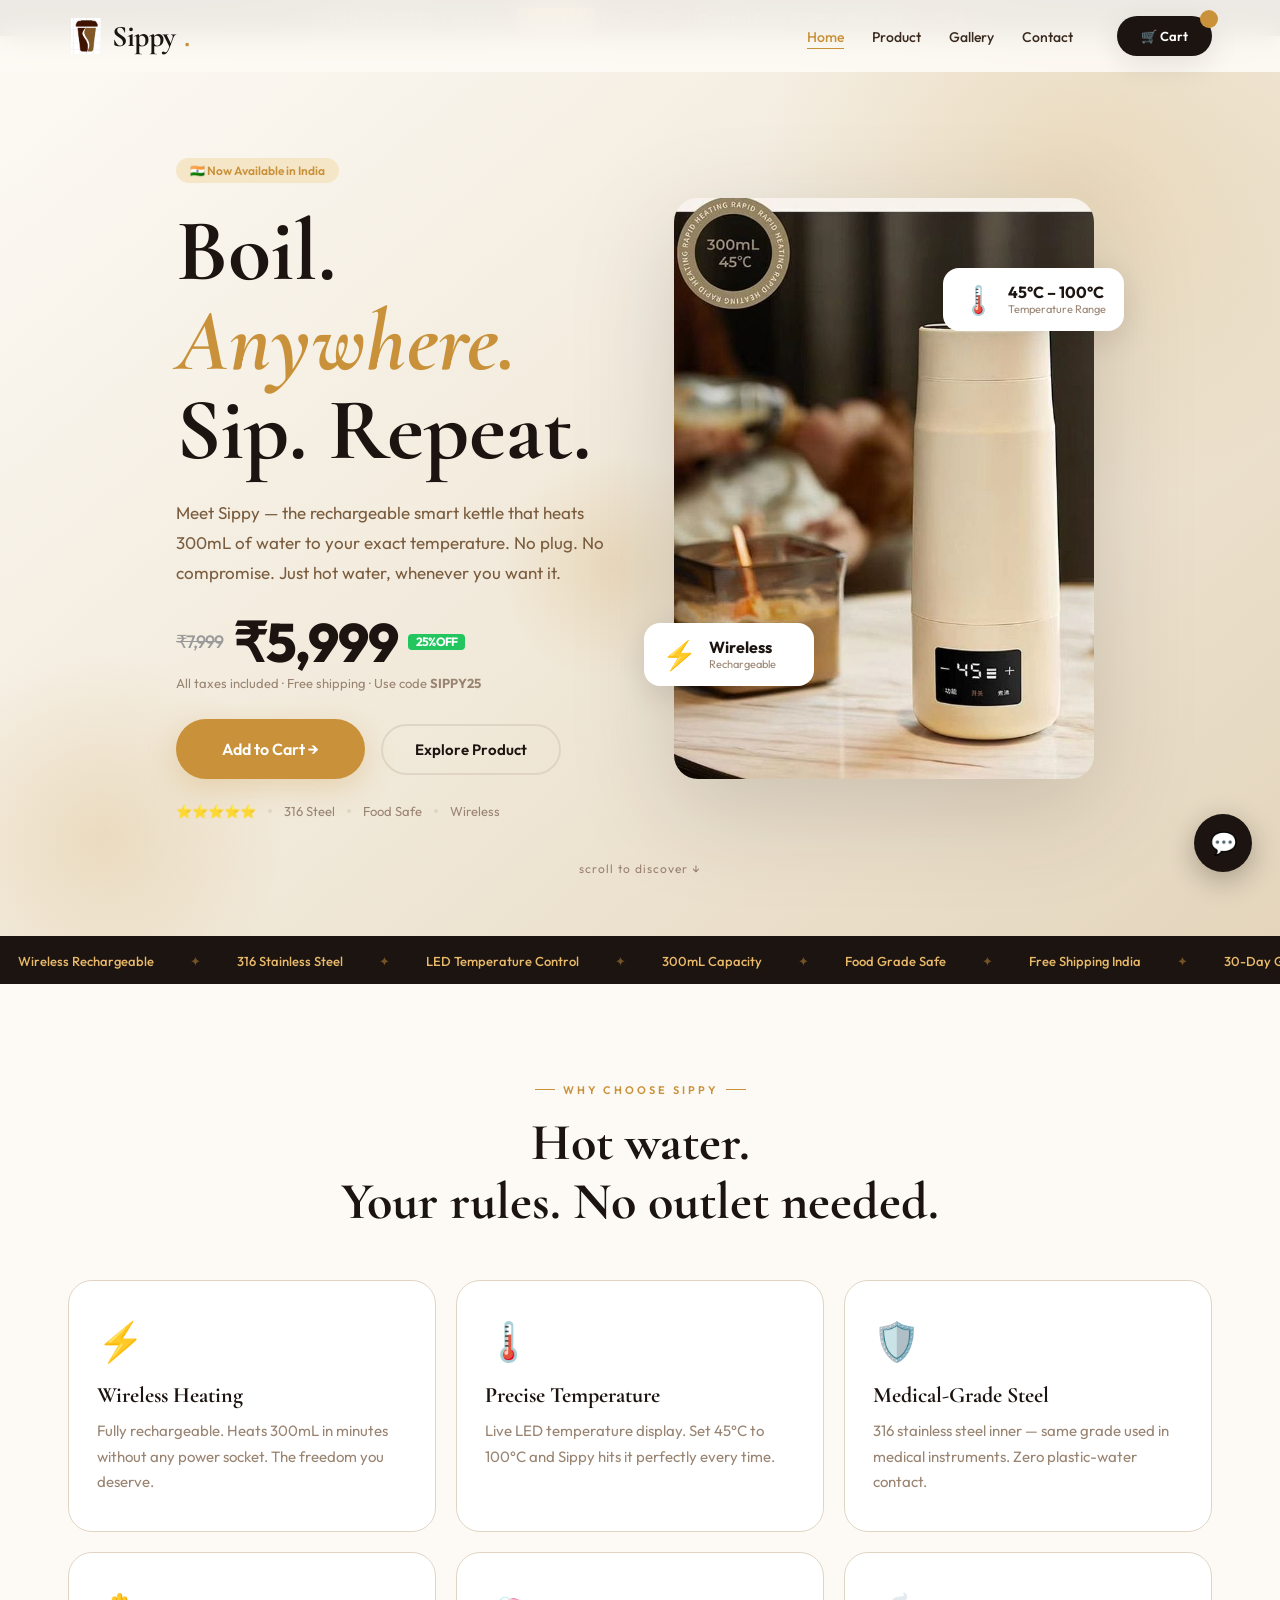
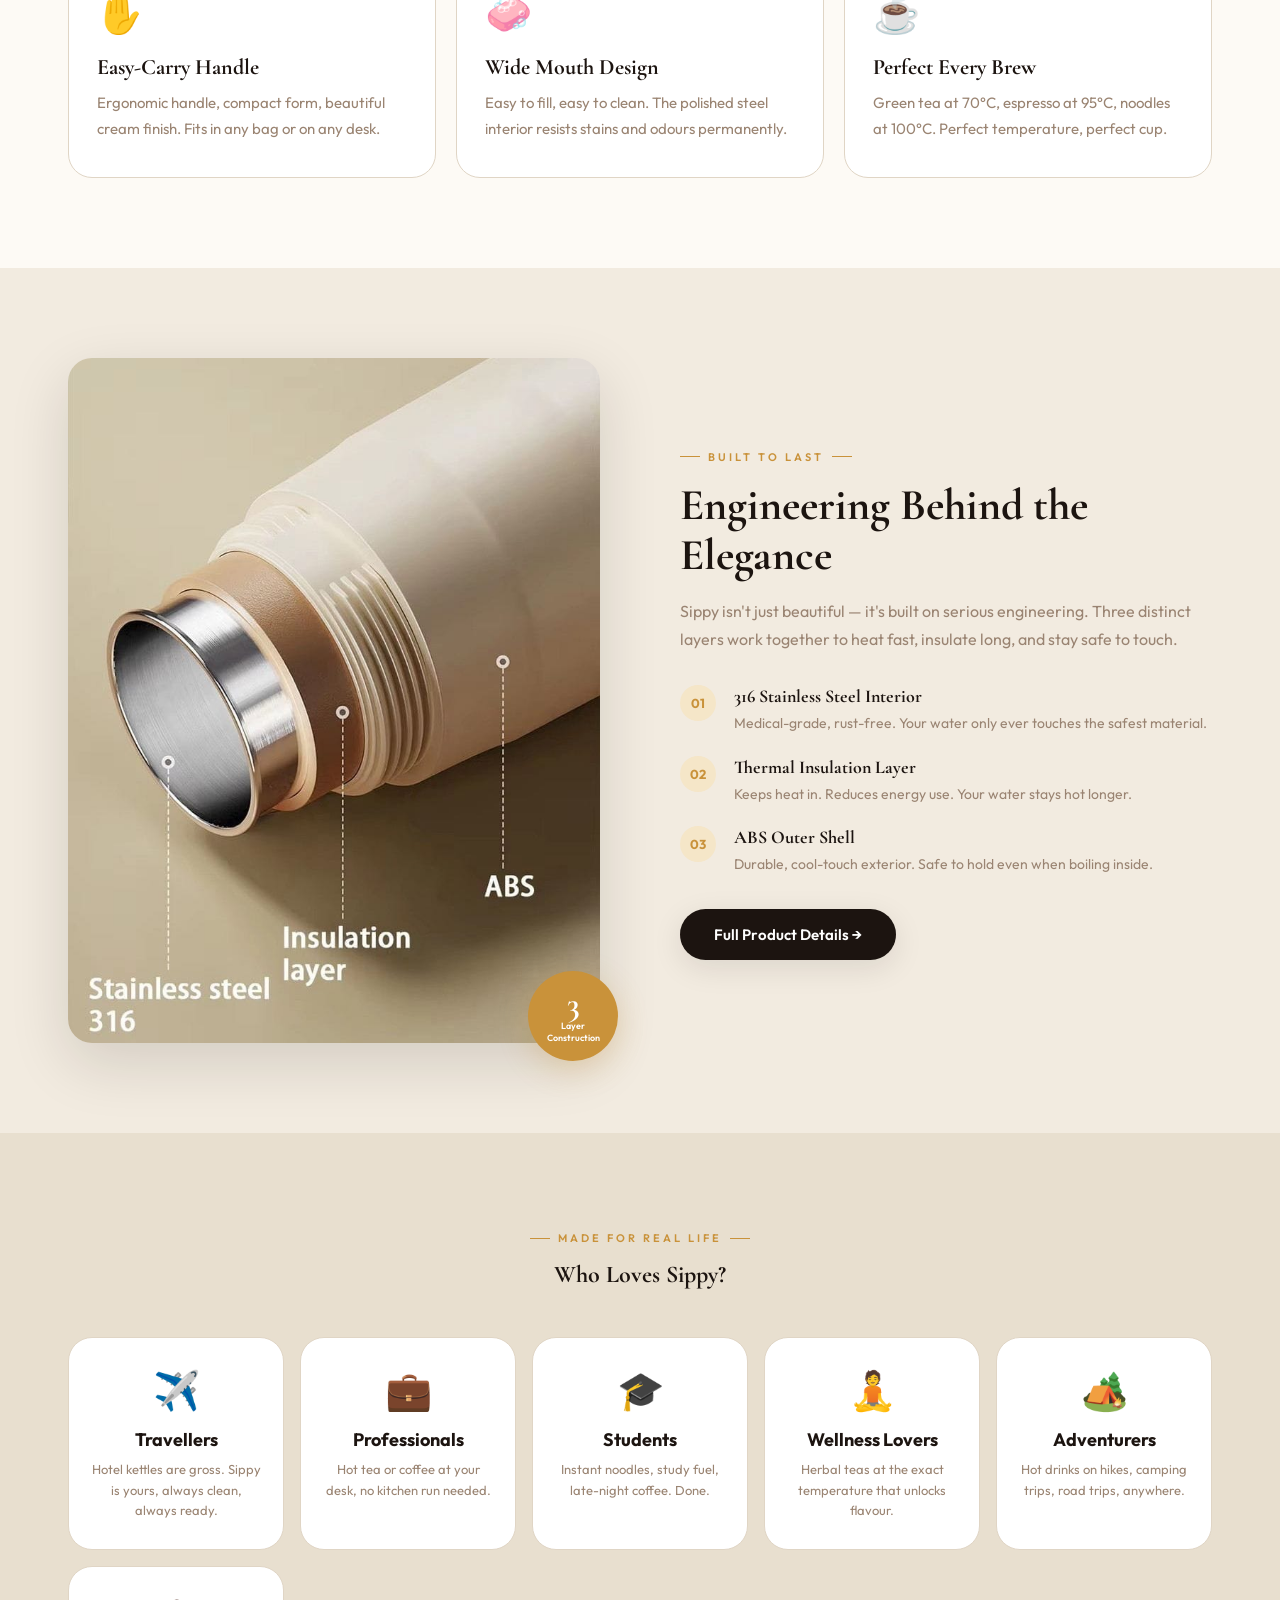
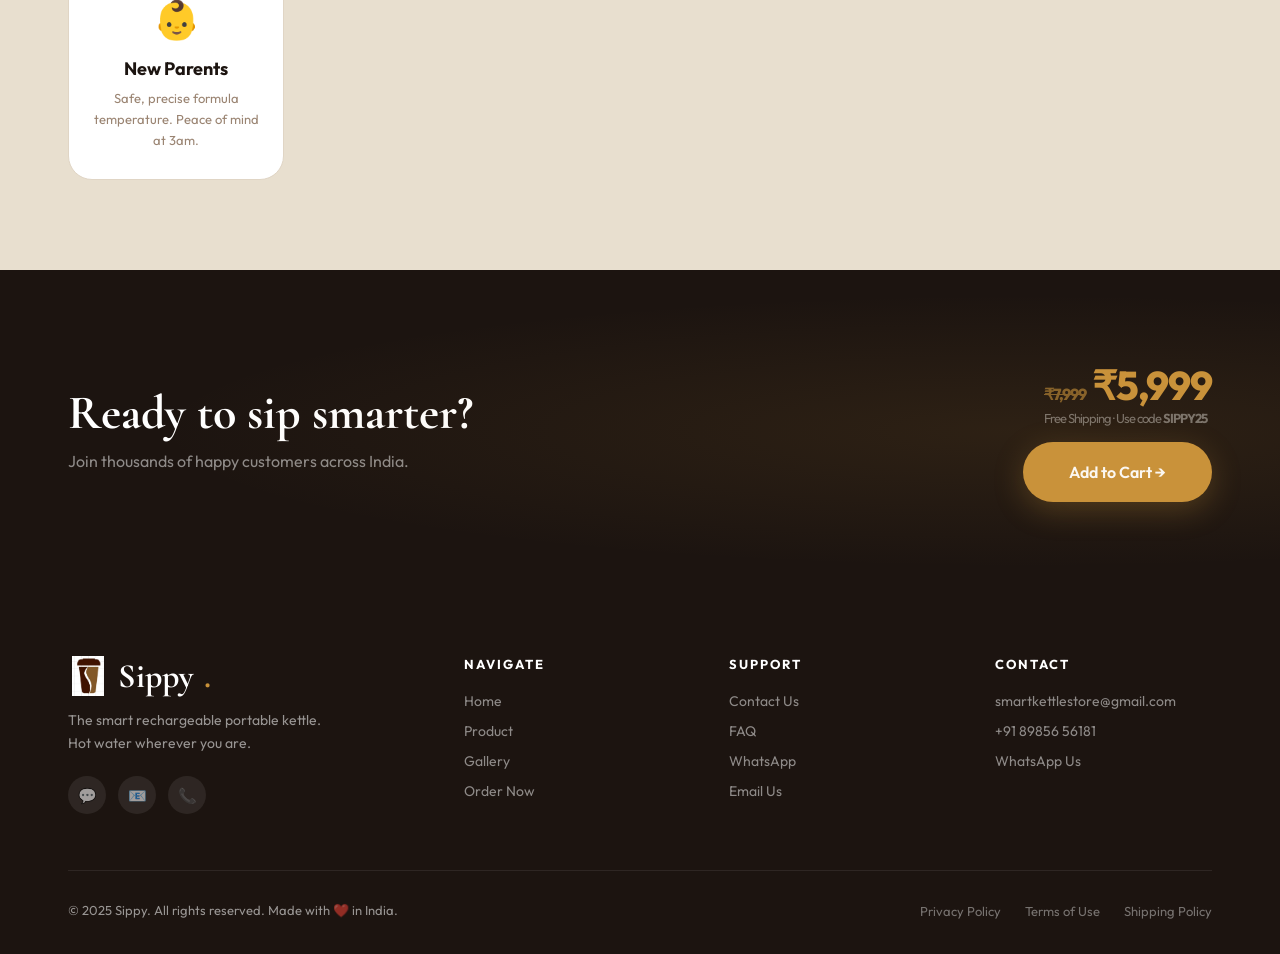
==== commit b56ddcb4: "Update index.html" ====
--- a/sippy_new/index.html
+++ b/sippy_new/index.html
@@ -182,7 +182,10 @@
       <p>Join thousands of happy customers across India.</p>
     </div>
     <div class="cta-strip-actions reveal" data-delay="100">
-      <div class="cta-price">₹5,999 <span>Free Shipping · All India</span></div>
+     <div class="cta-price">
+  <s style="font-size:16px;opacity:0.6;">₹7,999</s> ₹5,999
+  <span>Free Shipping · Use code <strong>SIPPY25</strong></span>
+</div>
       <button onclick="addToCart(1); window.location.href='pages/cart.html';" class="btn btn-gold btn-lg">Add to Cart &rarr;</button>
     </div>
   </div>
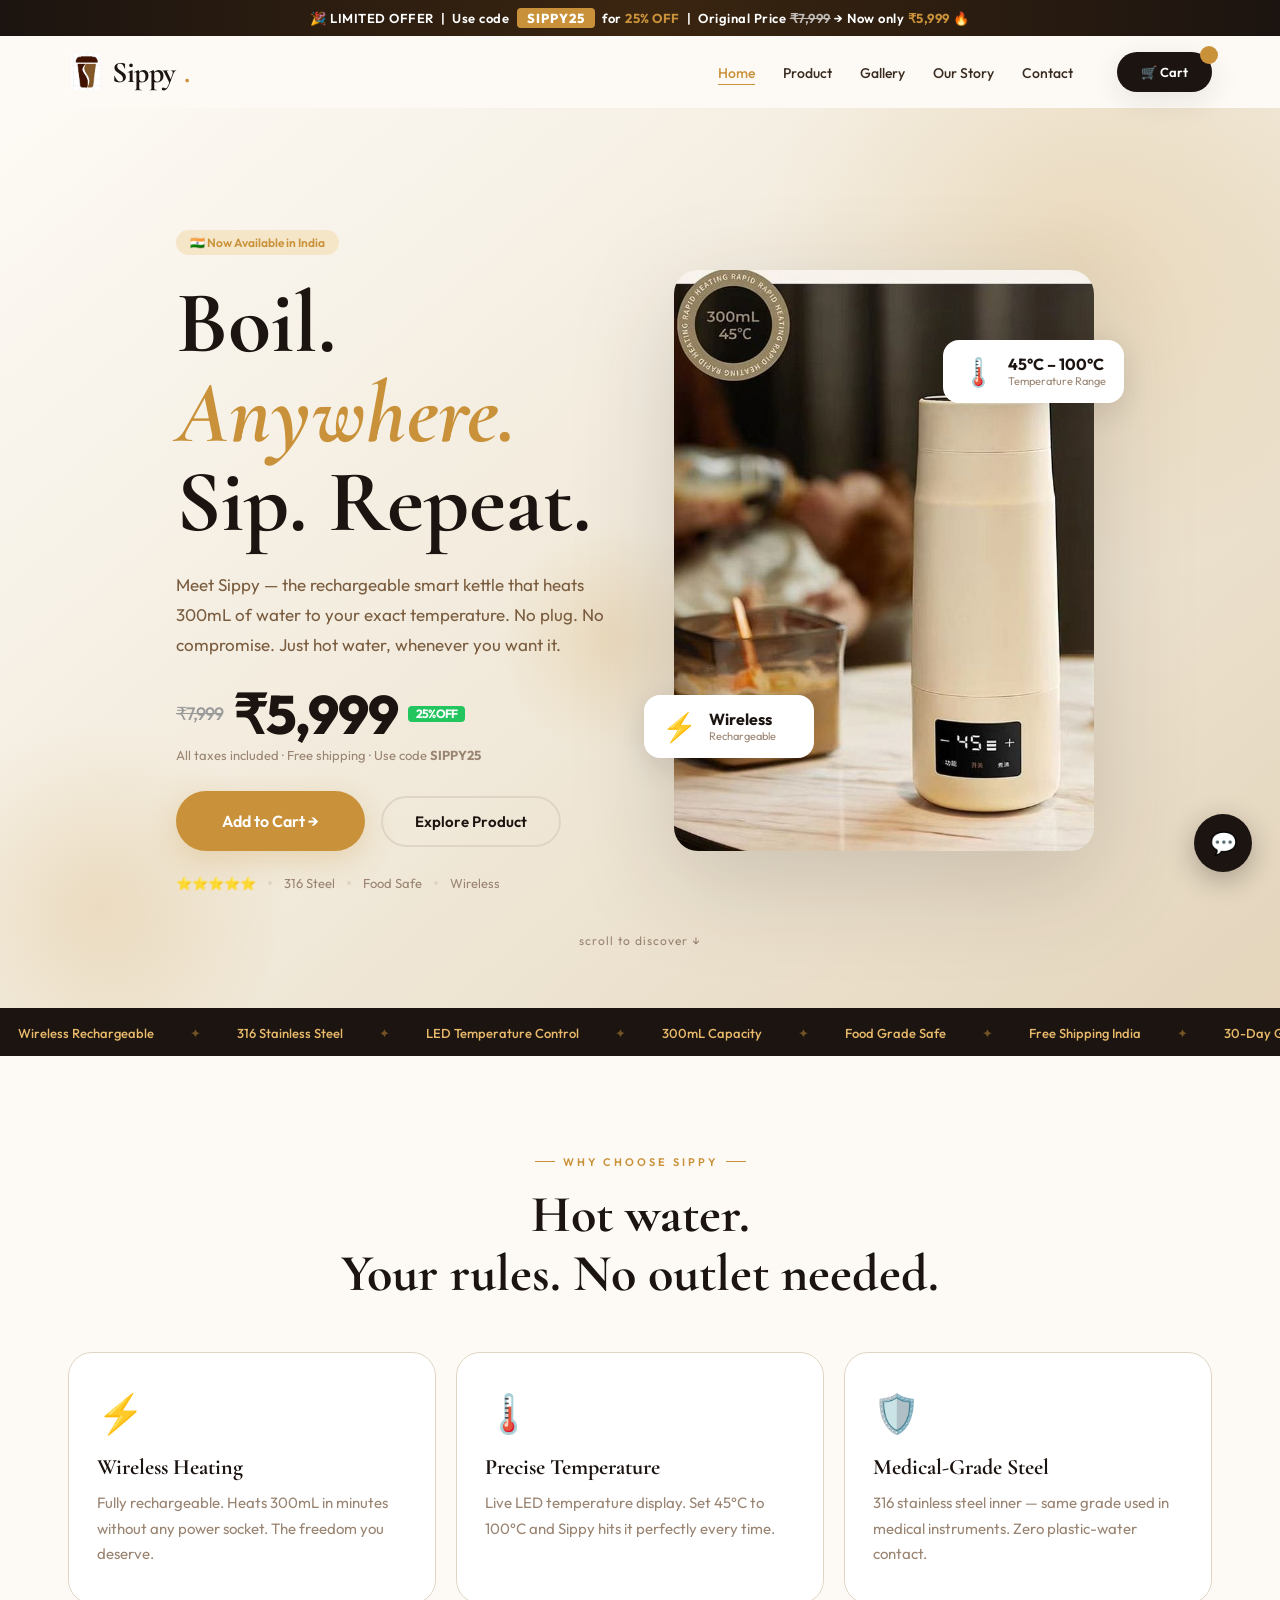
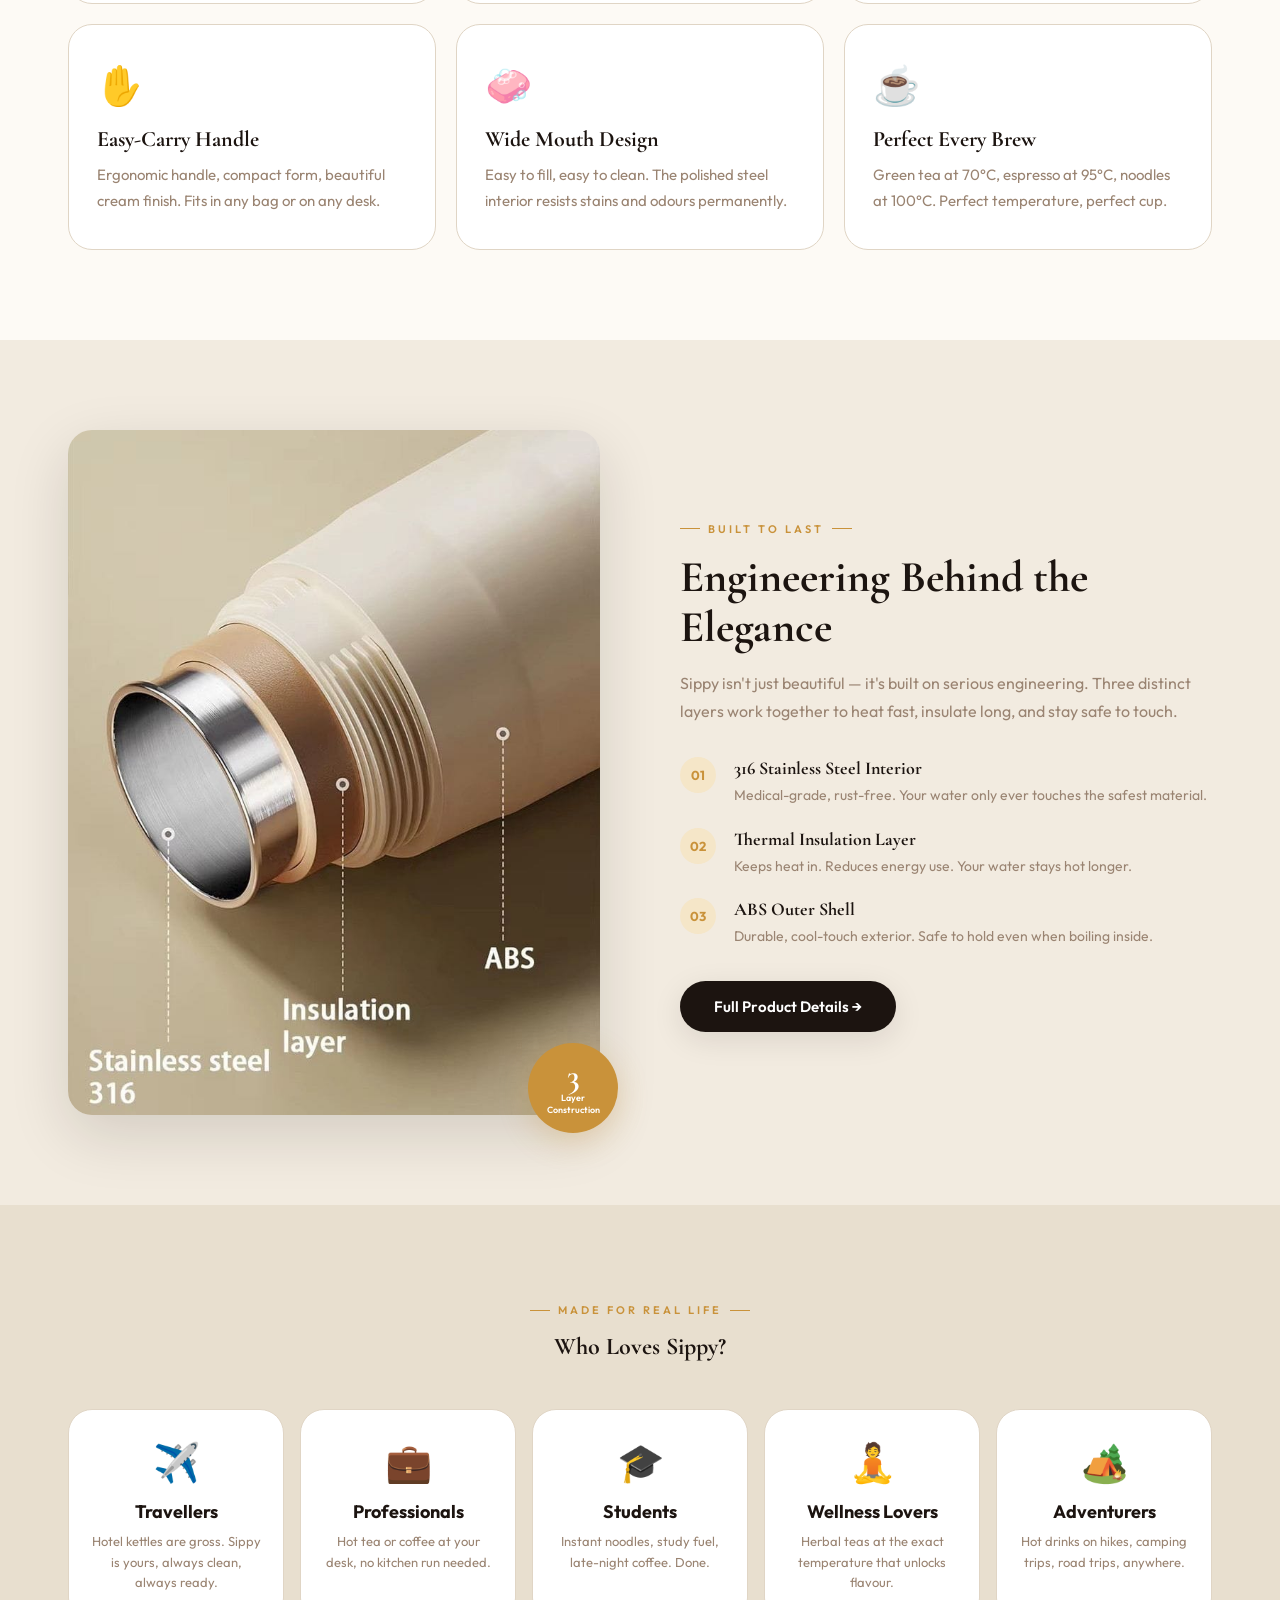
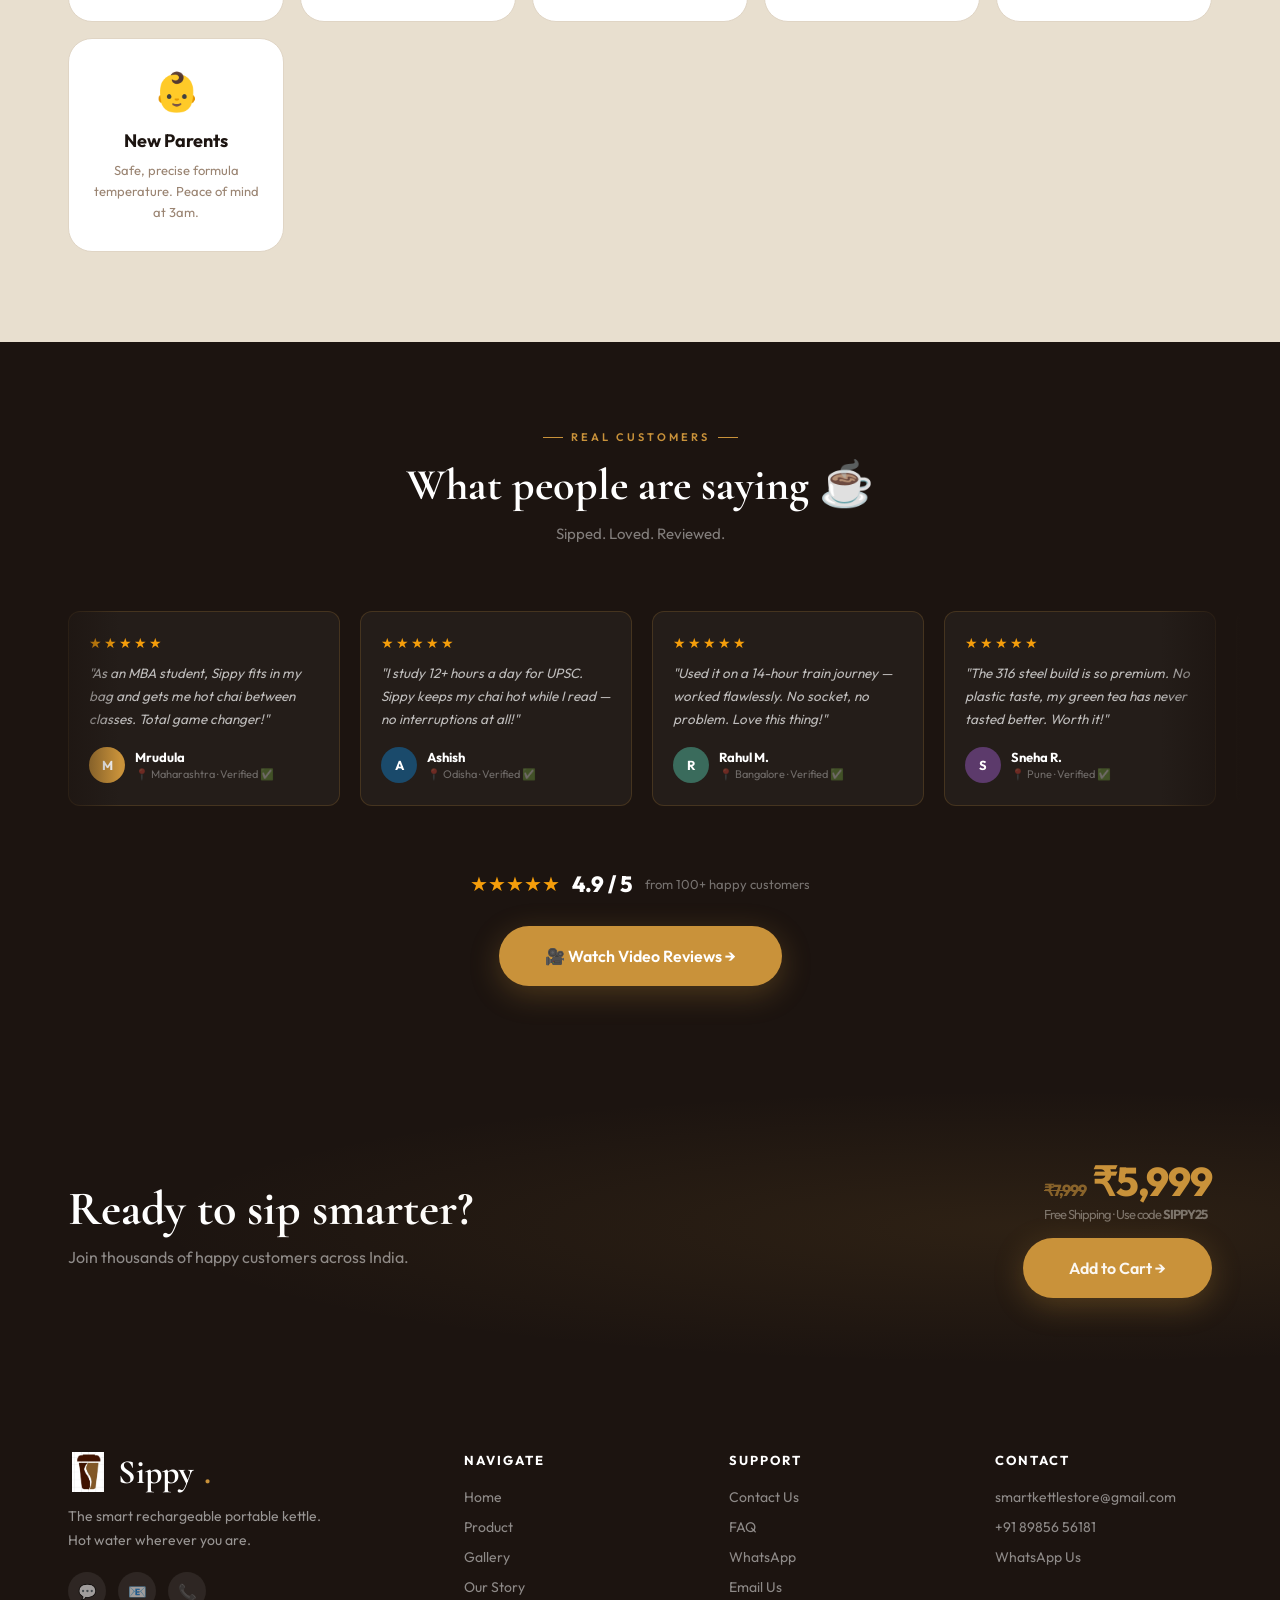
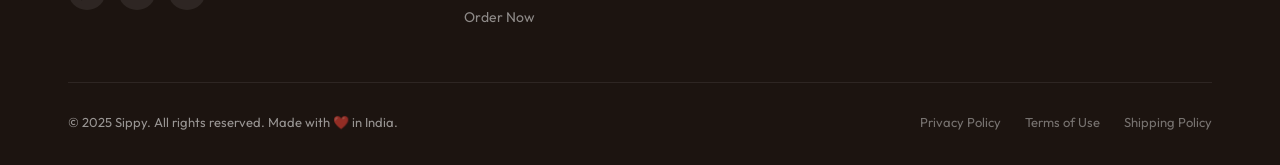
==== commit 636bcf5a: "Update index.html" ====
--- a/sippy_new/index.html
+++ b/sippy_new/index.html
@@ -174,6 +174,131 @@
   </div>
 </section>
 
+<!-- TESTIMONIALS TEASER -->
+<section class="section" style="background:var(--dark);padding:80px 0;overflow:hidden;">
+  <div class="container">
+
+    <div class="text-center reveal">
+      <div class="label" style="justify-content:center;">Real Customers</div>
+      <h2 style="color:#fff;font-size:clamp(28px,4vw,44px);">What people are saying ☕</h2>
+      <p style="color:rgba(255,255,255,0.45);margin-top:10px;font-size:15px;">Sipped. Loved. Reviewed.</p>
+    </div>
+
+    <!-- Scrolling Marquee -->
+    <div style="overflow:hidden;position:relative;margin:48px -28px 0;">
+      <div style="position:absolute;top:0;bottom:0;left:0;width:80px;background:linear-gradient(to right,#1C1410,transparent);z-index:2;pointer-events:none;"></div>
+      <div style="position:absolute;top:0;bottom:0;right:0;width:80px;background:linear-gradient(to left,#1C1410,transparent);z-index:2;pointer-events:none;"></div>
+      <div class="home-review-track">
+        <div class="home-rv-card">
+          <div style="color:#F59E0B;font-size:14px;letter-spacing:2px;margin-bottom:10px;">★★★★★</div>
+          <p style="font-size:13.5px;line-height:1.7;color:rgba(255,255,255,0.7);font-style:italic;margin-bottom:16px;">"As an MBA student, Sippy fits in my bag and gets me hot chai between classes. Total game changer!"</p>
+          <div style="display:flex;align-items:center;gap:10px;">
+            <div style="width:36px;height:36px;border-radius:50%;background:#C9923A;color:#fff;font-size:13px;font-weight:700;display:flex;align-items:center;justify-content:center;flex-shrink:0;">M</div>
+            <div><div style="font-size:13px;font-weight:700;color:#fff;">Mrudula</div><div style="font-size:11px;color:rgba(255,255,255,0.35);margin-top:2px;">📍 Maharashtra · Verified ✅</div></div>
+          </div>
+        </div>
+        <div class="home-rv-card">
+          <div style="color:#F59E0B;font-size:14px;letter-spacing:2px;margin-bottom:10px;">★★★★★</div>
+          <p style="font-size:13.5px;line-height:1.7;color:rgba(255,255,255,0.7);font-style:italic;margin-bottom:16px;">"I study 12+ hours a day for UPSC. Sippy keeps my chai hot while I read — no interruptions at all!"</p>
+          <div style="display:flex;align-items:center;gap:10px;">
+            <div style="width:36px;height:36px;border-radius:50%;background:#1A4A6B;color:#fff;font-size:13px;font-weight:700;display:flex;align-items:center;justify-content:center;flex-shrink:0;">A</div>
+            <div><div style="font-size:13px;font-weight:700;color:#fff;">Ashish</div><div style="font-size:11px;color:rgba(255,255,255,0.35);margin-top:2px;">📍 Odisha · Verified ✅</div></div>
+          </div>
+        </div>
+        <div class="home-rv-card">
+          <div style="color:#F59E0B;font-size:14px;letter-spacing:2px;margin-bottom:10px;">★★★★★</div>
+          <p style="font-size:13.5px;line-height:1.7;color:rgba(255,255,255,0.7);font-style:italic;margin-bottom:16px;">"Used it on a 14-hour train journey — worked flawlessly. No socket, no problem. Love this thing!"</p>
+          <div style="display:flex;align-items:center;gap:10px;">
+            <div style="width:36px;height:36px;border-radius:50%;background:#3A6B5C;color:#fff;font-size:13px;font-weight:700;display:flex;align-items:center;justify-content:center;flex-shrink:0;">R</div>
+            <div><div style="font-size:13px;font-weight:700;color:#fff;">Rahul M.</div><div style="font-size:11px;color:rgba(255,255,255,0.35);margin-top:2px;">📍 Bangalore · Verified ✅</div></div>
+          </div>
+        </div>
+        <div class="home-rv-card">
+          <div style="color:#F59E0B;font-size:14px;letter-spacing:2px;margin-bottom:10px;">★★★★★</div>
+          <p style="font-size:13.5px;line-height:1.7;color:rgba(255,255,255,0.7);font-style:italic;margin-bottom:16px;">"The 316 steel build is so premium. No plastic taste, my green tea has never tasted better. Worth it!"</p>
+          <div style="display:flex;align-items:center;gap:10px;">
+            <div style="width:36px;height:36px;border-radius:50%;background:#5C3A6B;color:#fff;font-size:13px;font-weight:700;display:flex;align-items:center;justify-content:center;flex-shrink:0;">S</div>
+            <div><div style="font-size:13px;font-weight:700;color:#fff;">Sneha R.</div><div style="font-size:11px;color:rgba(255,255,255,0.35);margin-top:2px;">📍 Pune · Verified ✅</div></div>
+          </div>
+        </div>
+        <!-- Duplicates for seamless loop -->
+        <div class="home-rv-card">
+          <div style="color:#F59E0B;font-size:14px;letter-spacing:2px;margin-bottom:10px;">★★★★★</div>
+          <p style="font-size:13.5px;line-height:1.7;color:rgba(255,255,255,0.7);font-style:italic;margin-bottom:16px;">"As an MBA student, Sippy fits in my bag and gets me hot chai between classes. Total game changer!"</p>
+          <div style="display:flex;align-items:center;gap:10px;">
+            <div style="width:36px;height:36px;border-radius:50%;background:#C9923A;color:#fff;font-size:13px;font-weight:700;display:flex;align-items:center;justify-content:center;flex-shrink:0;">M</div>
+            <div><div style="font-size:13px;font-weight:700;color:#fff;">Mrudula</div><div style="font-size:11px;color:rgba(255,255,255,0.35);margin-top:2px;">📍 Maharashtra · Verified ✅</div></div>
+          </div>
+        </div>
+        <div class="home-rv-card">
+          <div style="color:#F59E0B;font-size:14px;letter-spacing:2px;margin-bottom:10px;">★★★★★</div>
+          <p style="font-size:13.5px;line-height:1.7;color:rgba(255,255,255,0.7);font-style:italic;margin-bottom:16px;">"I study 12+ hours a day for UPSC. Sippy keeps my chai hot while I read — no interruptions at all!"</p>
+          <div style="display:flex;align-items:center;gap:10px;">
+            <div style="width:36px;height:36px;border-radius:50%;background:#1A4A6B;color:#fff;font-size:13px;font-weight:700;display:flex;align-items:center;justify-content:center;flex-shrink:0;">A</div>
+            <div><div style="font-size:13px;font-weight:700;color:#fff;">Ashish</div><div style="font-size:11px;color:rgba(255,255,255,0.35);margin-top:2px;">📍 Odisha · Verified ✅</div></div>
+          </div>
+        </div>
+        <div class="home-rv-card">
+          <div style="color:#F59E0B;font-size:14px;letter-spacing:2px;margin-bottom:10px;">★★★★★</div>
+          <p style="font-size:13.5px;line-height:1.7;color:rgba(255,255,255,0.7);font-style:italic;margin-bottom:16px;">"Used it on a 14-hour train journey — worked flawlessly. No socket, no problem. Love this thing!"</p>
+          <div style="display:flex;align-items:center;gap:10px;">
+            <div style="width:36px;height:36px;border-radius:50%;background:#3A6B5C;color:#fff;font-size:13px;font-weight:700;display:flex;align-items:center;justify-content:center;flex-shrink:0;">R</div>
+            <div><div style="font-size:13px;font-weight:700;color:#fff;">Rahul M.</div><div style="font-size:11px;color:rgba(255,255,255,0.35);margin-top:2px;">📍 Bangalore · Verified ✅</div></div>
+          </div>
+        </div>
+        <div class="home-rv-card">
+          <div style="color:#F59E0B;font-size:14px;letter-spacing:2px;margin-bottom:10px;">★★★★★</div>
+          <p style="font-size:13.5px;line-height:1.7;color:rgba(255,255,255,0.7);font-style:italic;margin-bottom:16px;">"The 316 steel build is so premium. No plastic taste, my green tea has never tasted better. Worth it!"</p>
+          <div style="display:flex;align-items:center;gap:10px;">
+            <div style="width:36px;height:36px;border-radius:50%;background:#5C3A6B;color:#fff;font-size:13px;font-weight:700;display:flex;align-items:center;justify-content:center;flex-shrink:0;">S</div>
+            <div><div style="font-size:13px;font-weight:700;color:#fff;">Sneha R.</div><div style="font-size:11px;color:rgba(255,255,255,0.35);margin-top:2px;">📍 Pune · Verified ✅</div></div>
+          </div>
+        </div>
+      </div>
+    </div>
+
+    <!-- CTA -->
+    <div class="text-center reveal" style="margin-top:48px;">
+      <div style="display:flex;align-items:center;justify-content:center;gap:12px;margin-bottom:28px;">
+        <span style="color:#F59E0B;font-size:20px;">★★★★★</span>
+        <span style="font-size:22px;font-weight:800;color:#fff;">4.9 / 5</span>
+        <span style="font-size:13px;color:rgba(255,255,255,0.4);">from 100+ happy customers</span>
+      </div>
+      <a href="pages/product.html#video-testimonials" class="btn btn-gold btn-lg">🎥 Watch Video Reviews →</a>
+    </div>
+
+  </div>
+</section>
+
+<style>
+  .home-review-track {
+    display: flex;
+    gap: 20px;
+    padding: 16px 28px;
+    width: max-content;
+    animation: homeReviewScroll 28s linear infinite;
+  }
+  .home-review-track:hover { animation-play-state: paused; }
+  @keyframes homeReviewScroll {
+    0%   { transform: translateX(0); }
+    100% { transform: translateX(-50%); }
+  }
+  .home-rv-card {
+    background: rgba(255,255,255,0.04);
+    border: 1px solid rgba(201,146,58,0.2);
+    border-radius: 12px;
+    padding: 22px 20px;
+    width: 272px;
+    flex-shrink: 0;
+    transition: border-color 0.2s, background 0.2s;
+    cursor: pointer;
+  }
+  .home-rv-card:hover {
+    border-color: #C9923A;
+    background: rgba(201,146,58,0.06);
+  }
+</style>
+
 <!-- CTA STRIP -->
 <section class="cta-strip-section">
   <div class="container cta-strip-inner">
--- a/sippy_new/css/global.css
+++ b/sippy_new/css/global.css
@@ -154,7 +154,7 @@
 
 /* ===== NAVBAR ===== */
 #nav {
-  position: fixed; top: 0; left: 0; right: 0; z-index: 1000;
+  position: sticky; top: 0; left: 0; right: 0; z-index: 99998;
   height: 72px;
   background: rgba(253,250,245,0.93);
   backdrop-filter: blur(14px);
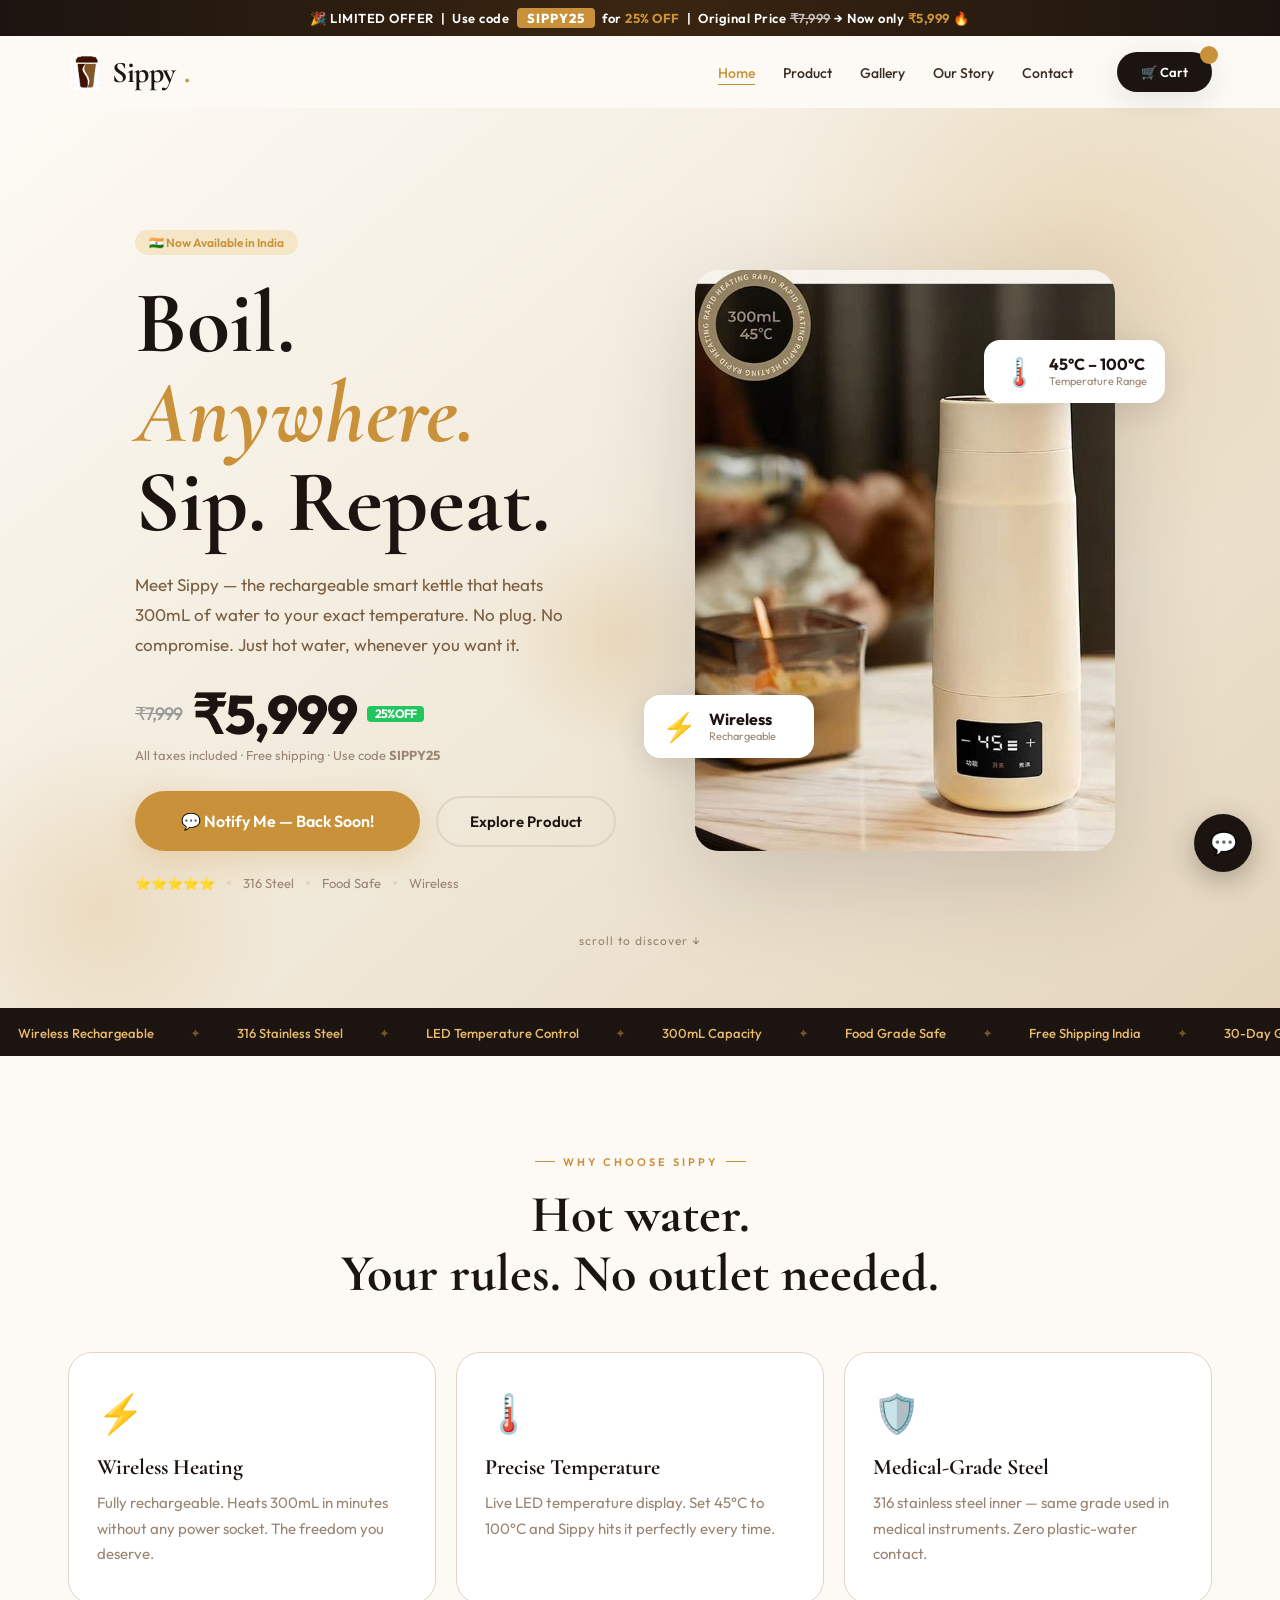
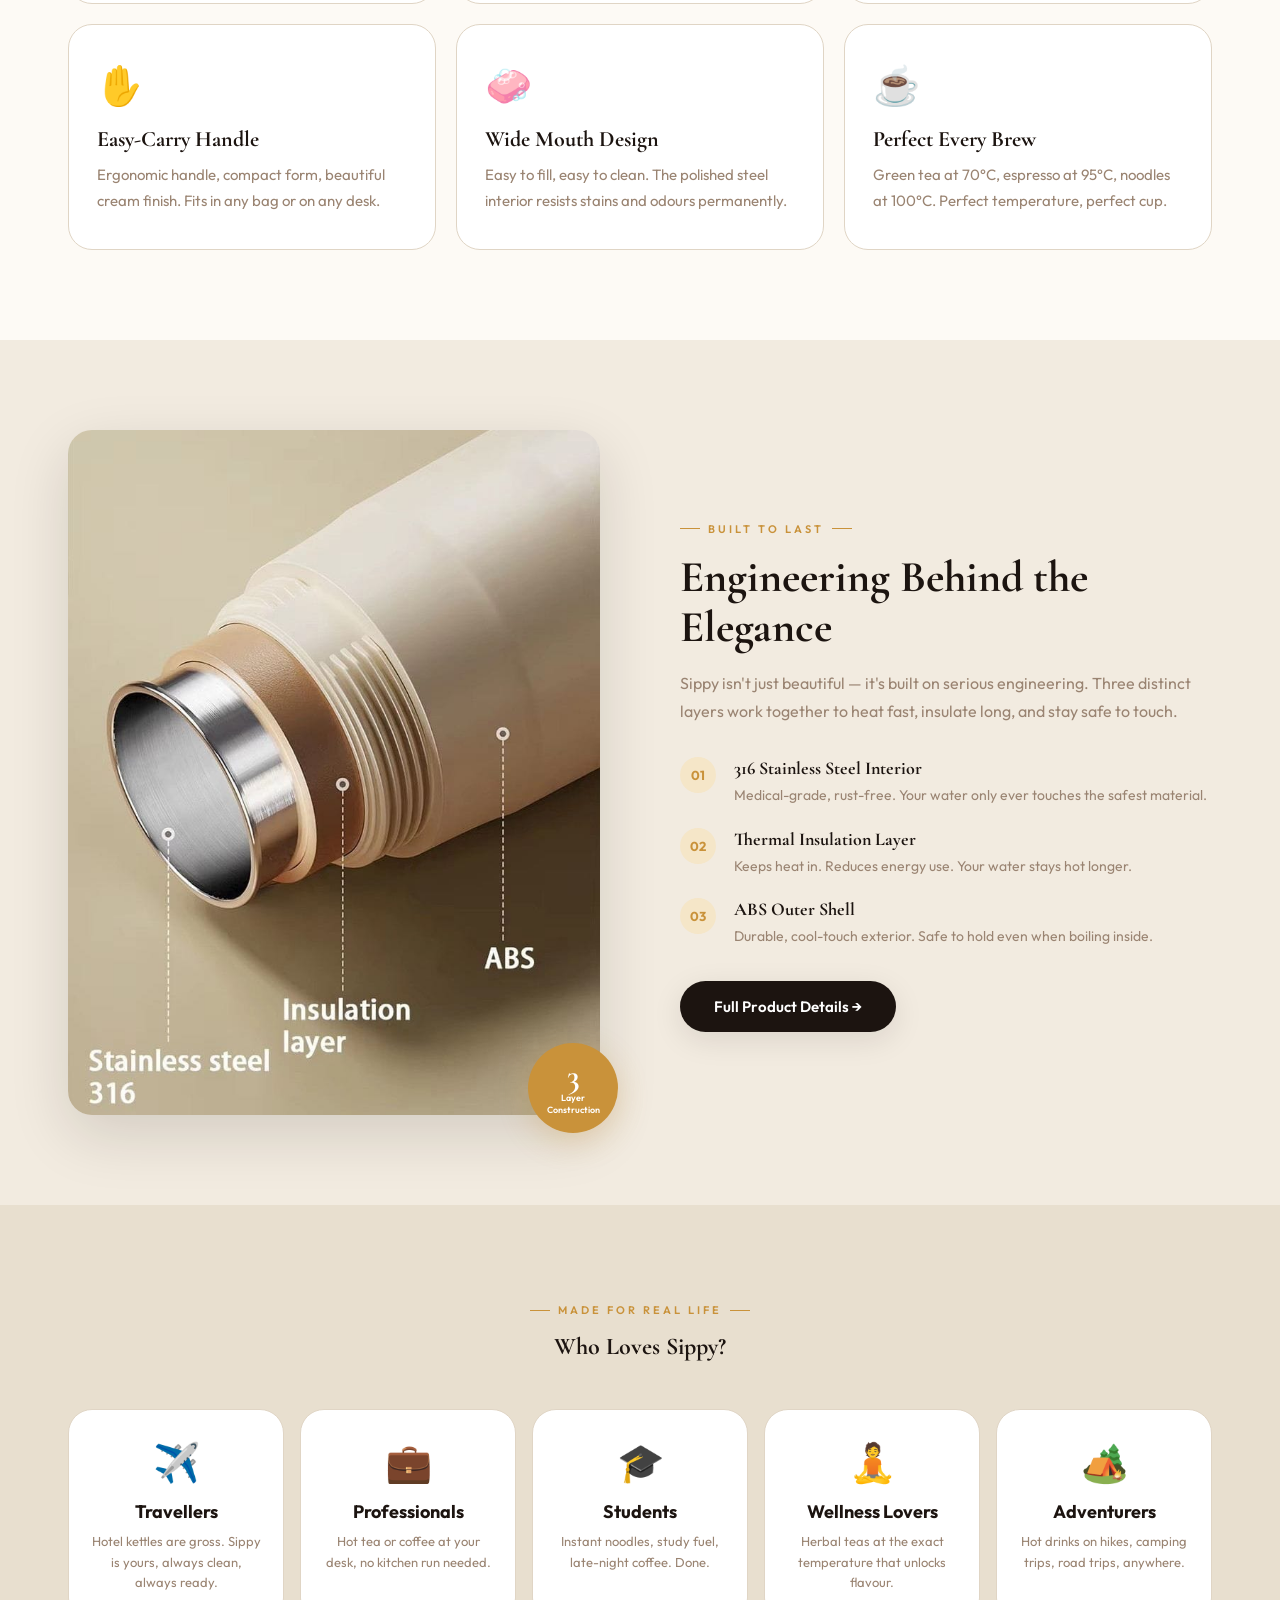
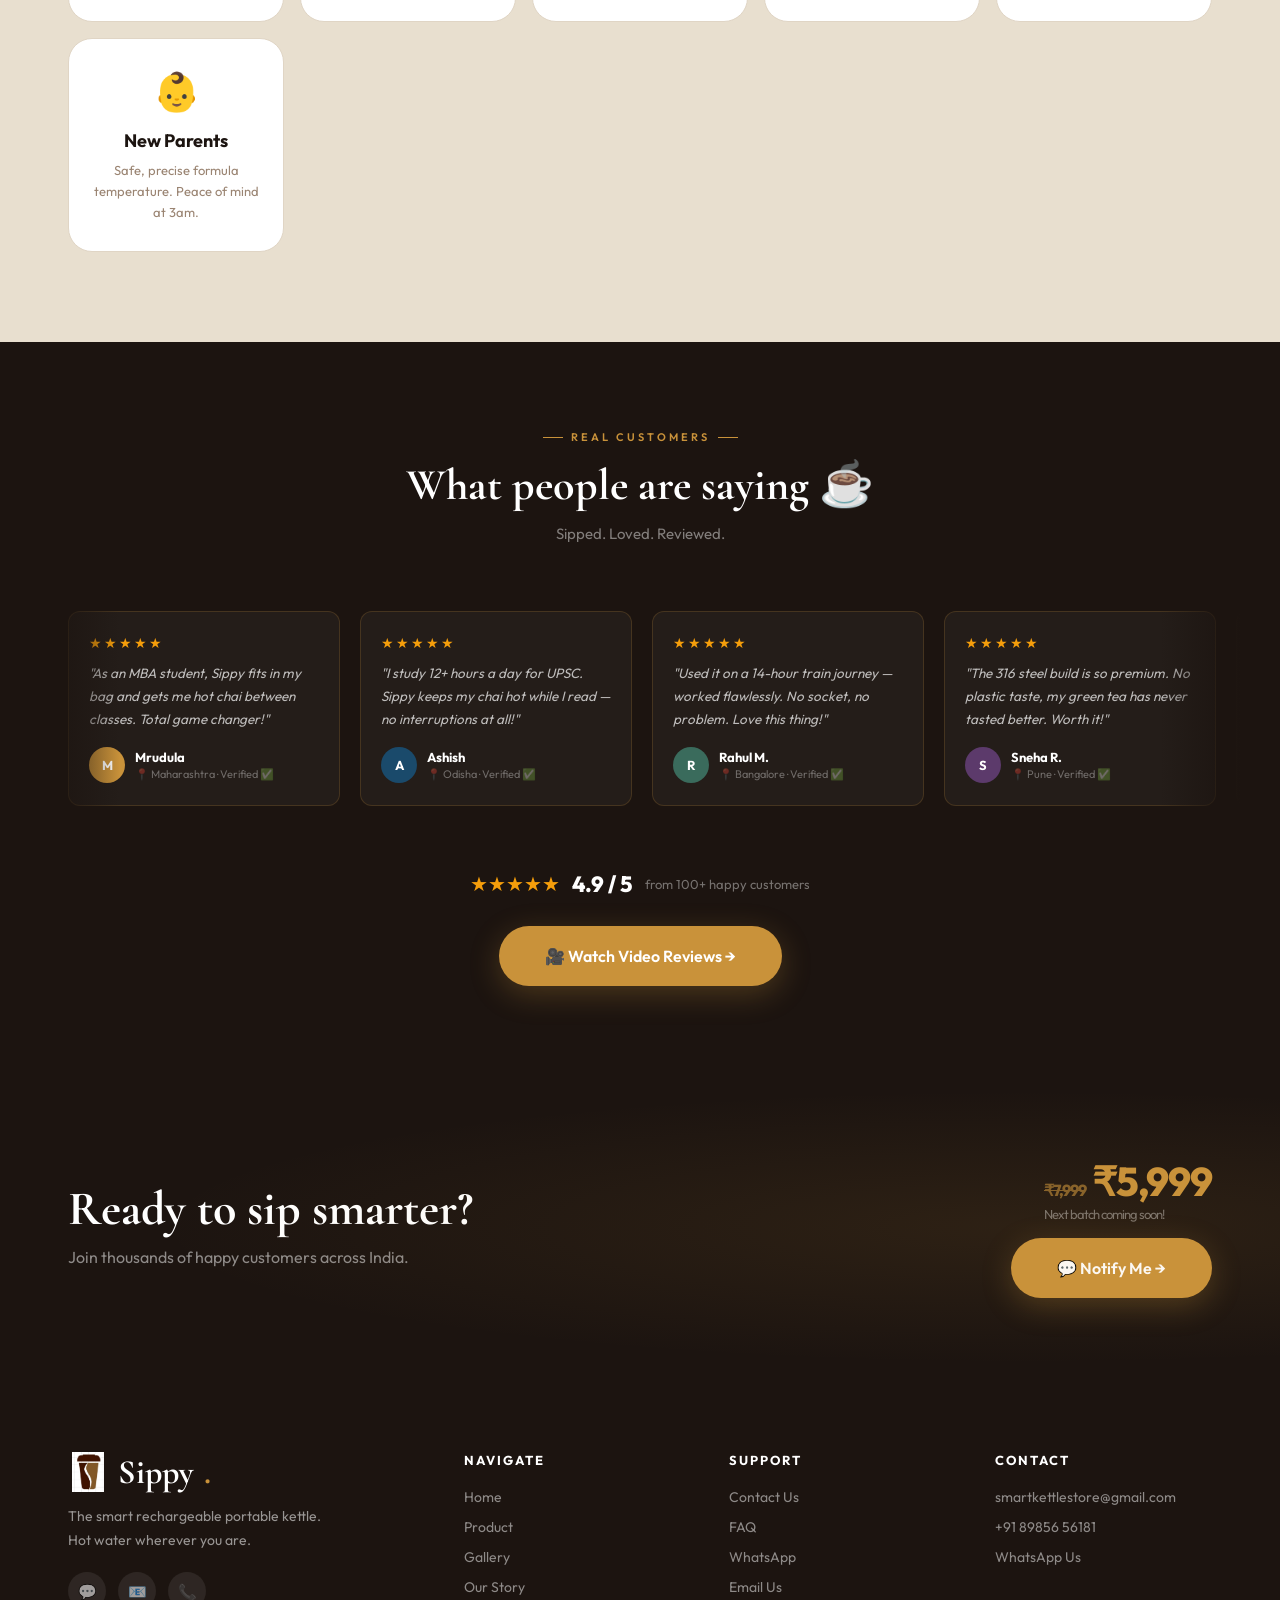
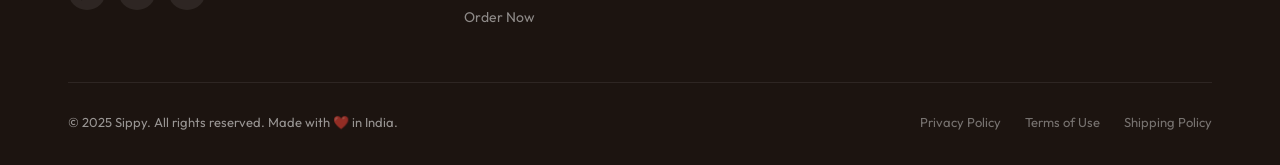
==== commit 6b011521: "Update index.html" ====
--- a/sippy_new/index.html
+++ b/sippy_new/index.html
@@ -50,7 +50,7 @@
 <div class="hero-price-sub">All taxes included · Free shipping · Use code <strong>SIPPY25</strong></div>
       </div>
       <div class="hero-actions">
-        <button onclick="addToCart(1); window.location.href='pages/cart.html';" class="btn btn-gold btn-lg">Add to Cart →</button>
+        <a href="https://wa.me/918985656181?text=Hi!%20I%20want%20to%20be%20notified%20when%20Sippy%20is%20back%20in%20stock!" target="_blank" class="btn btn-gold btn-lg">💬 Notify Me — Back Soon!</a>
         <a href="pages/product.html" class="btn btn-outline">Explore Product</a>
       </div>
       <div class="hero-trust-strip">
@@ -307,11 +307,11 @@
       <p>Join thousands of happy customers across India.</p>
     </div>
     <div class="cta-strip-actions reveal" data-delay="100">
-     <div class="cta-price">
-  <s style="font-size:16px;opacity:0.6;">₹7,999</s> ₹5,999
-  <span>Free Shipping · Use code <strong>SIPPY25</strong></span>
-</div>
-      <button onclick="addToCart(1); window.location.href='pages/cart.html';" class="btn btn-gold btn-lg">Add to Cart &rarr;</button>
+      <div class="cta-price">
+        <s style="font-size:16px;opacity:0.6;">₹7,999</s> ₹5,999
+        <span>Next batch coming soon!</span>
+      </div>
+      <a href="https://wa.me/918985656181?text=Hi!%20I%20want%20to%20be%20notified%20when%20Sippy%20is%20back%20in%20stock!" target="_blank" class="btn btn-gold btn-lg">💬 Notify Me →</a>
     </div>
   </div>
 </section>
